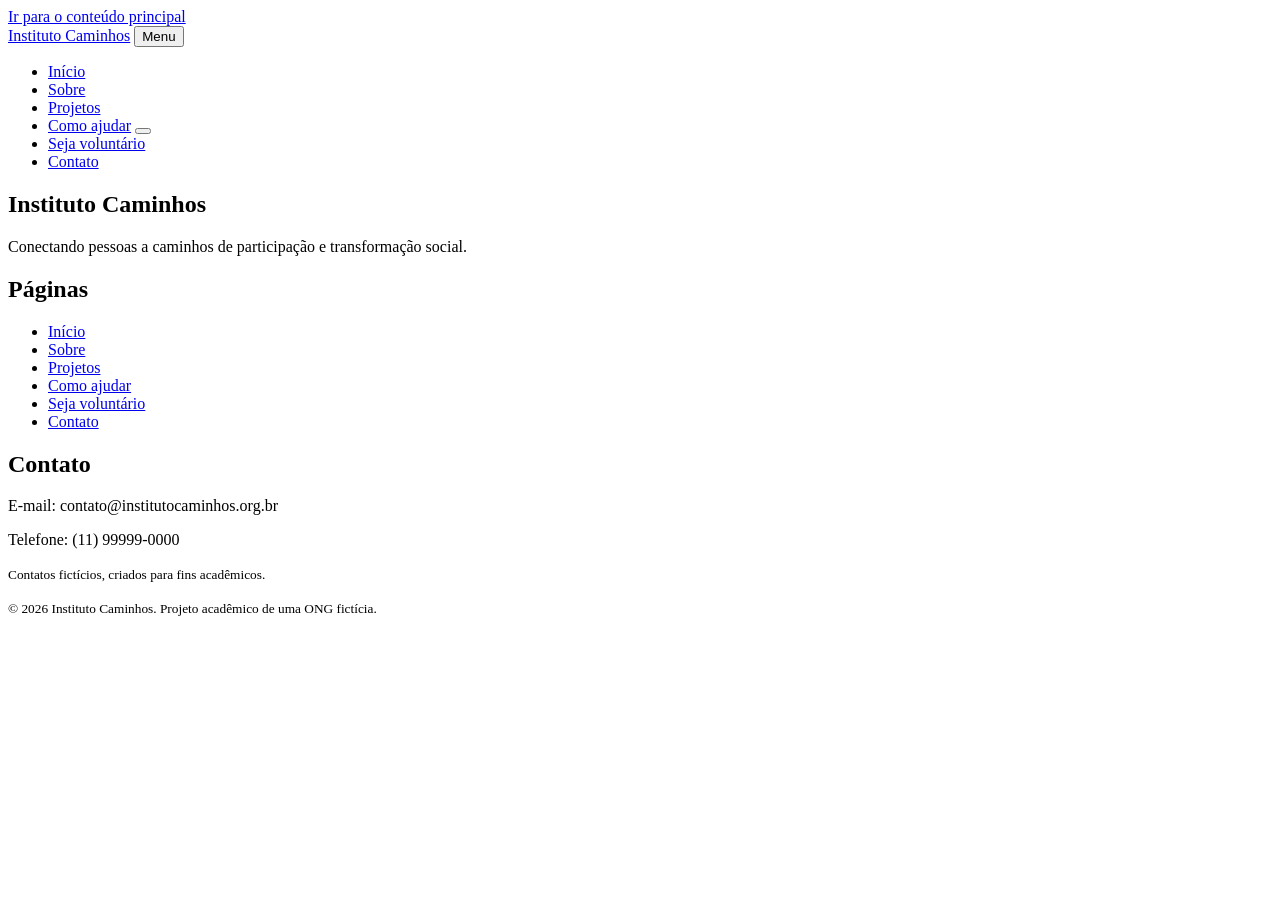
==== html/index.html @ f3ea57d1 "Reorganiza páginas HTML na pasta html e atualiza referências" ====
<!DOCTYPE html>
<html lang="pt-BR">
<head>
  <meta charset="UTF-8">
  <meta name="viewport" content="width=device-width, initial-scale=1.0">
  <meta name="description" content="Instituto Caminhos: uma ONG fictícia que transforma solidariedade em ações concretas, conectando voluntários, doadores e comunidades.">
  <title>Instituto Caminhos | Solidariedade em ação</title>
  <link rel="icon" href="data:,">
  <link rel="stylesheet" href="css/style.css">

  <!-- Os scripts são carregados na ordem abaixo (defer mantém a ordem). -->
  <script src="js/armazenamento.js" defer></script>
  <script src="js/ui.js" defer></script>
  <script src="js/navegacao.js" defer></script>
  <script src="js/templates.js" defer></script>
  <script src="js/formulario.js" defer></script>
  <script src="js/projetos.js" defer></script>
  <script src="js/router.js" defer></script>
  <script src="js/main.js" defer></script>
</head>
<body>
  <a class="skip-link" href="#conteudo">Ir para o conteúdo principal</a>

  <header class="site-header">
    <div class="container header-inner">
      <a class="brand" href="#/">Instituto Caminhos</a>
      <button type="button" class="nav-toggle" aria-expanded="false" aria-controls="menu-principal">Menu</button>
      <nav aria-label="Navegação principal">
        <ul class="nav-list" id="menu-principal">
          <li><a href="#/" data-rota="inicio">Início</a></li>
          <li><a href="#/sobre" data-rota="sobre">Sobre</a></li>
          <li><a href="#/projetos" data-rota="projetos">Projetos</a></li>
          <li class="tem-submenu">
            <a href="#/como-ajudar" data-rota="como-ajudar">Como ajudar</a>
            <button type="button" class="submenu-toggle" aria-expanded="false" aria-controls="submenu-ajudar" aria-label="Opções de Como ajudar">
              <span class="seta" aria-hidden="true"></span>
            </button>
            <ul class="submenu" id="submenu-ajudar" hidden>
              <li><a href="#/como-ajudar/voluntariado">Voluntariado</a></li>
              <li><a href="#/como-ajudar/doacoes">Doações</a></li>
              <li><a href="#/como-ajudar/apoio">Apoio a projetos</a></li>
              <li><a href="#/como-ajudar/divulgacao">Divulgação</a></li>
            </ul>
          </li>
          <li><a href="#/cadastro" data-rota="cadastro">Seja voluntário</a></li>
          <li><a href="#/contato" data-rota="contato">Contato</a></li>
        </ul>
      </nav>
    </div>
  </header>

  <!-- O conteúdo de cada "página" é montado pelo JavaScript dentro de #app -->
  <main id="conteudo" tabindex="-1">
    <div id="app">
      <noscript>
        <div class="container secao">
          <h1>Instituto Caminhos</h1>
          <p>Este site precisa do JavaScript ativado para mostrar o conteúdo. Ative o JavaScript no navegador e recarregue a página.</p>
        </div>
      </noscript>
    </div>
  </main>

  <!-- Avisa leitores de tela quando a "página" muda -->
  <p class="sr-only" id="anuncio-rota" role="status" aria-live="polite"></p>

  <footer class="site-footer">
    <div class="container footer-grid">
      <section aria-labelledby="rodape-instituto">
        <h2 id="rodape-instituto">Instituto Caminhos</h2>
        <p>Conectando pessoas a caminhos de participação e transformação social.</p>
      </section>
      <nav aria-label="Navegação do rodapé">
        <h2>Páginas</h2>
        <ul>
          <li><a href="#/">Início</a></li>
          <li><a href="#/sobre">Sobre</a></li>
          <li><a href="#/projetos">Projetos</a></li>
          <li><a href="#/como-ajudar">Como ajudar</a></li>
          <li><a href="#/cadastro">Seja voluntário</a></li>
          <li><a href="#/contato">Contato</a></li>
        </ul>
      </nav>
      <section aria-labelledby="rodape-contato">
        <h2 id="rodape-contato">Contato</h2>
        <p>E-mail: contato@institutocaminhos.org.br</p>
        <p>Telefone: (11) 99999-0000</p>
        <p><small>Contatos fictícios, criados para fins acadêmicos.</small></p>
      </section>
    </div>
    <div class="container footer-base">
      <p><small>&copy; 2026 Instituto Caminhos. Projeto acadêmico de uma ONG fictícia.</small></p>
    </div>
  </footer>

  <!-- Área das notificações (toasts) -->
  <div class="toast-area" id="area-toast" aria-live="polite"></div>

  <!-- Modal de confirmação reutilizável (elemento nativo <dialog>) -->
  <dialog id="modal" aria-labelledby="modal-titulo" aria-describedby="modal-texto">
    <h2 id="modal-titulo"></h2>
    <p id="modal-texto"></p>
    <div class="modal-botoes">
      <button type="button" class="btn-contorno" id="modal-cancelar">Cancelar</button>
      <button type="button" class="btn-primario" id="modal-confirmar">Confirmar</button>
    </div>
  </dialog>
</body>
</html>
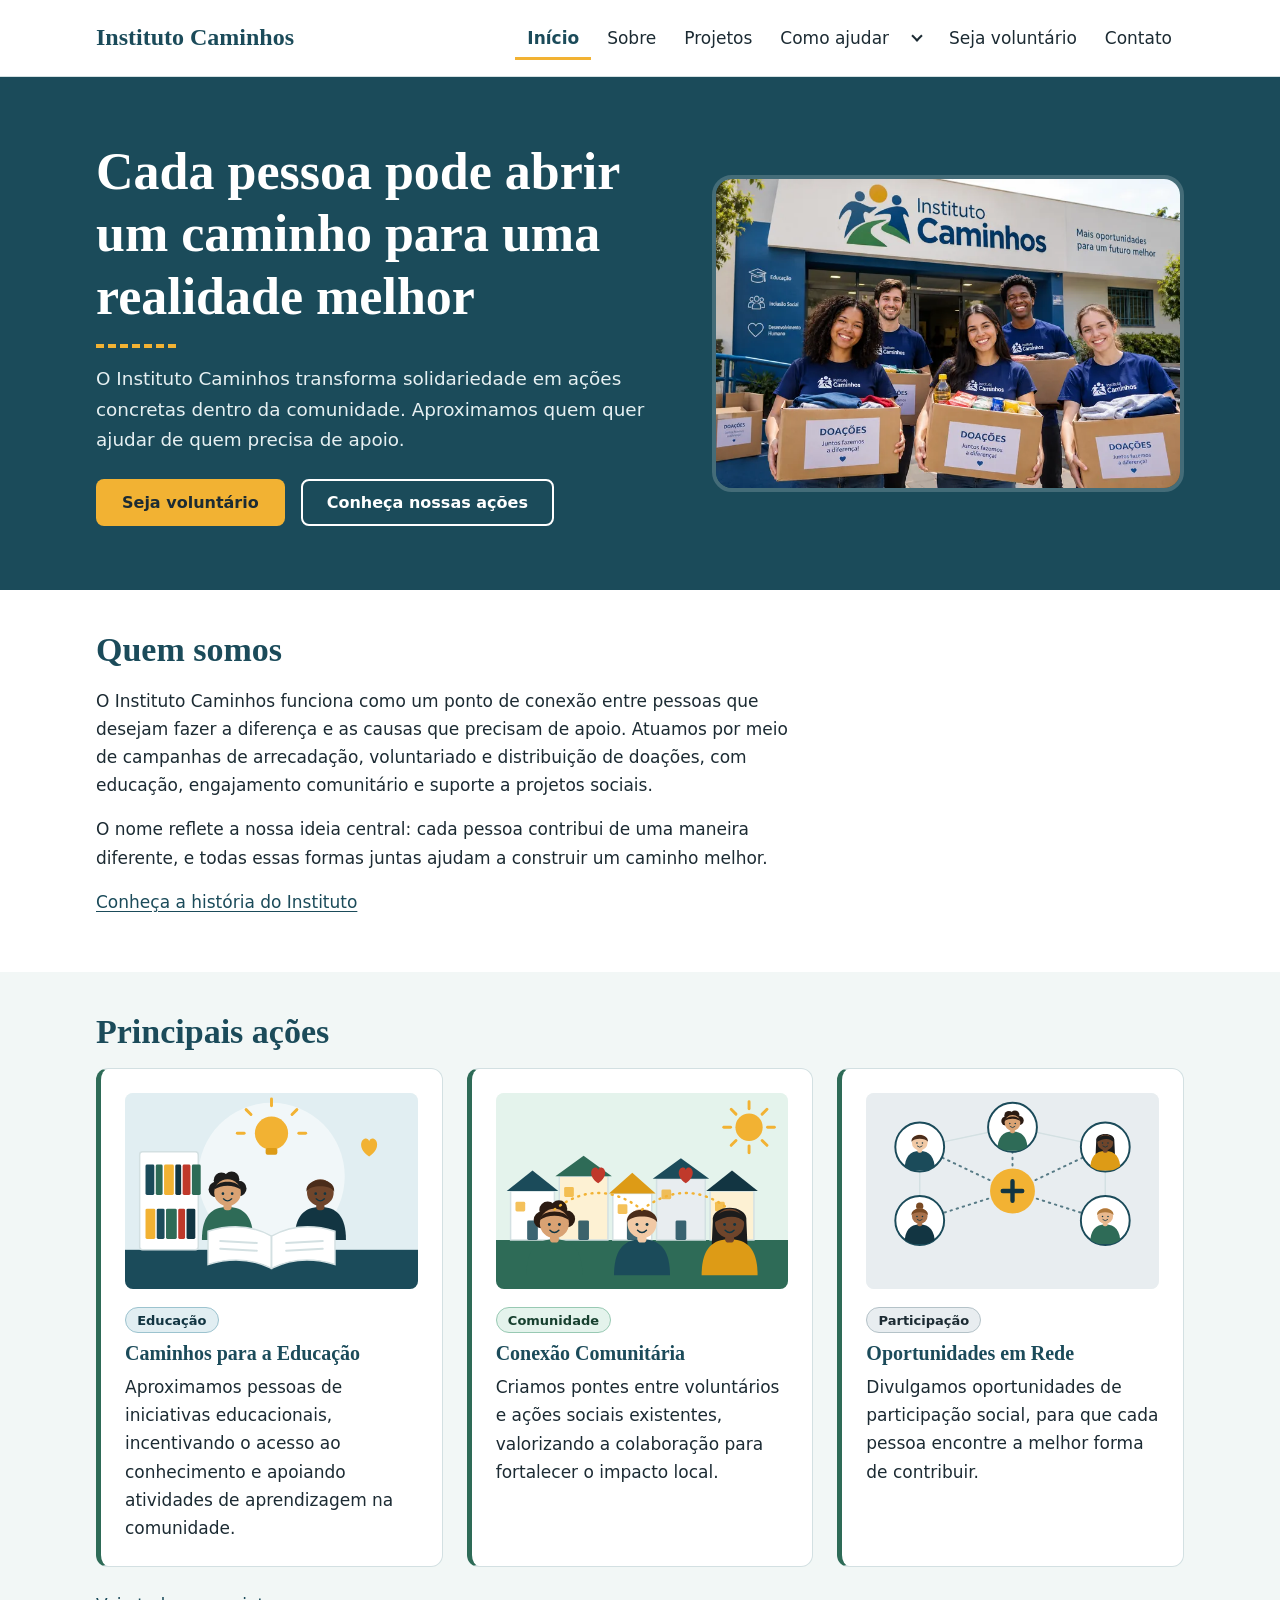
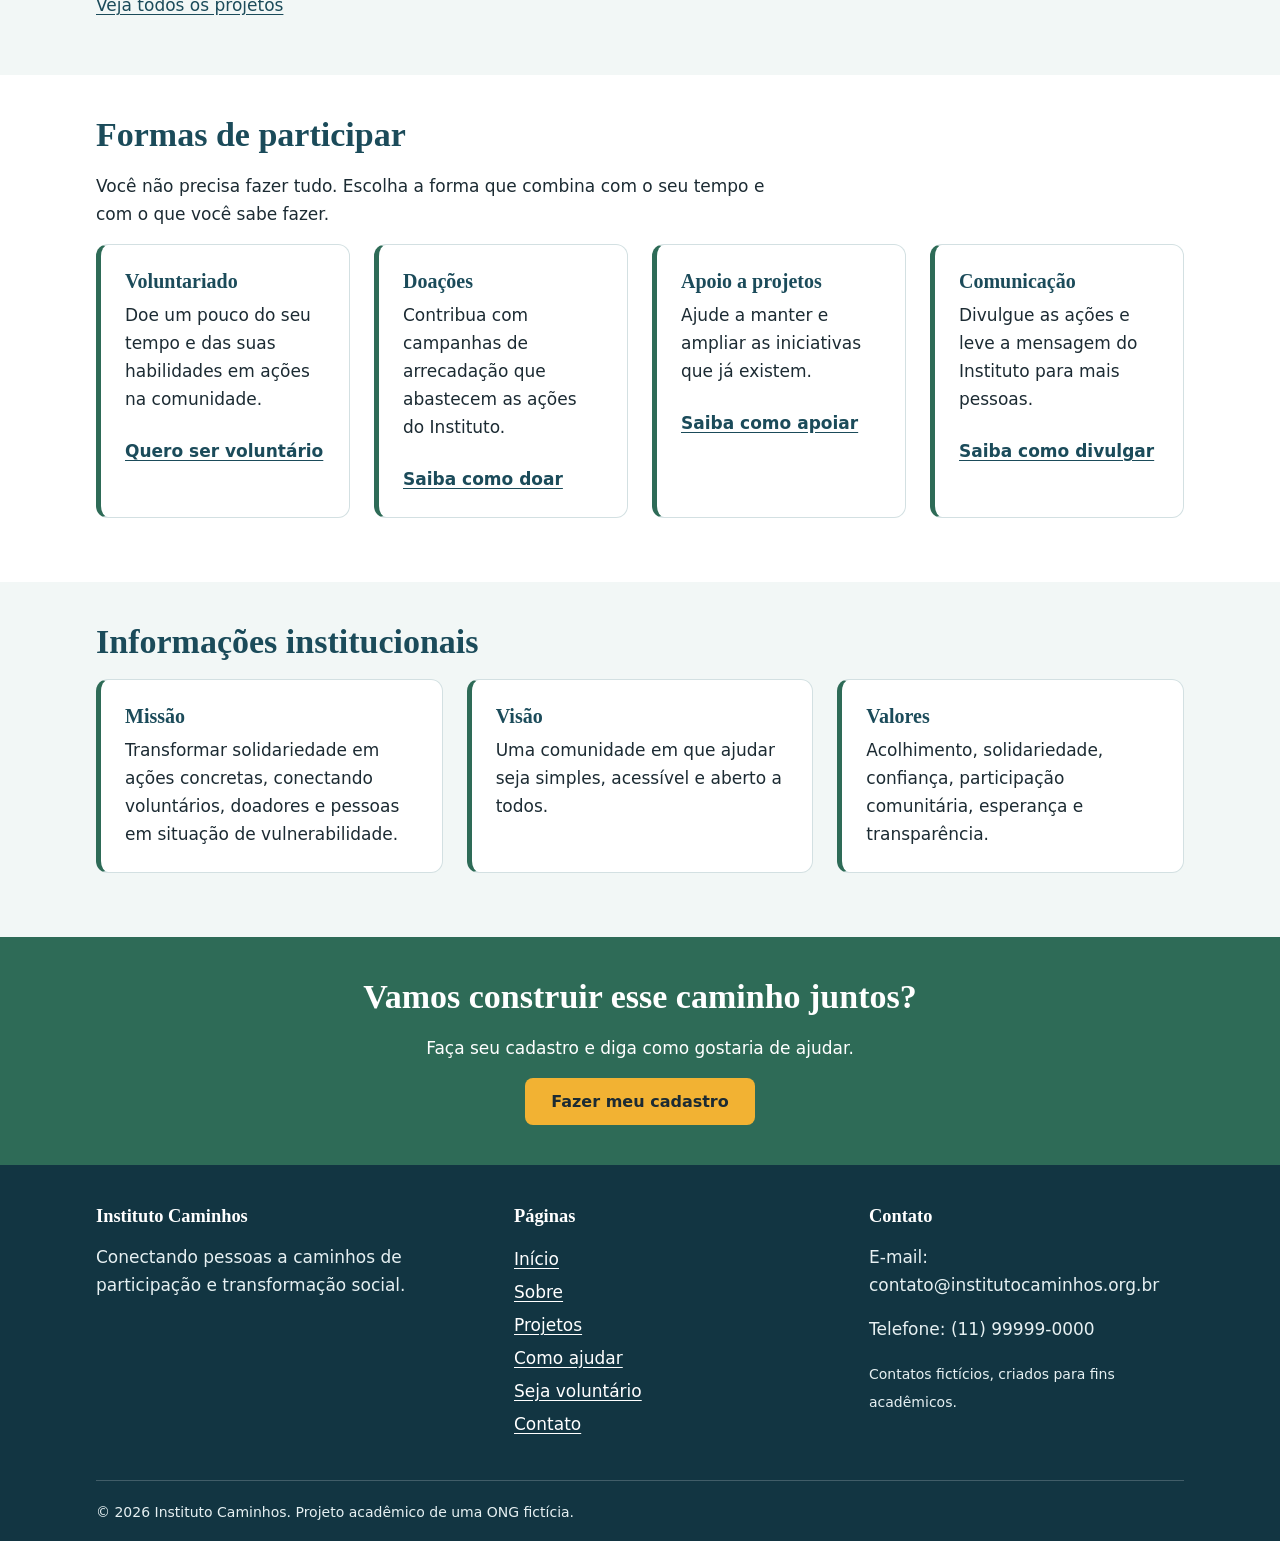
==== commit 6cce63fd: "Corrige caminhos da pasta html, adiciona entrada na raiz, ilustrações e validações" ====
--- a/html/index.html
+++ b/html/index.html
@@ -4,19 +4,37 @@
   <meta charset="UTF-8">
   <meta name="viewport" content="width=device-width, initial-scale=1.0">
   <meta name="description" content="Instituto Caminhos: uma ONG fictícia que transforma solidariedade em ações concretas, conectando voluntários, doadores e comunidades.">
+  <meta name="theme-color" content="#1b4b5a">
+  <meta name="referrer" content="strict-origin-when-cross-origin">
+  <!-- Política de segurança: só carrega recursos do próprio site (o GitHub Pages
+       não permite configurar cabeçalhos HTTP, por isso usamos a <meta>). -->
+  <meta http-equiv="Content-Security-Policy" content="default-src 'self'; img-src 'self' data:; object-src 'none'; base-uri 'self'; form-action 'self'">
+
+  <!-- Prévia ao compartilhar o link (valores trocados pelo JavaScript a cada página) -->
+  <meta property="og:type" content="website">
+  <meta property="og:locale" content="pt_BR">
+  <meta property="og:site_name" content="Instituto Caminhos">
+  <meta property="og:title" content="Instituto Caminhos | Solidariedade em ação">
+  <meta property="og:description" content="Instituto Caminhos: uma ONG fictícia que transforma solidariedade em ações concretas, conectando voluntários, doadores e comunidades.">
+  <meta property="og:image" content="https://arthurmontinegro.github.io/Projeto_ONG_Instituto_Caminhos/img/fachada-instituto-1536.webp">
+  <meta property="og:image:alt" content="Fachada do prédio do Instituto Caminhos com voluntários sorrindo e segurando caixas de doações">
+
   <title>Instituto Caminhos | Solidariedade em ação</title>
-  <link rel="icon" href="data:,">
-  <link rel="stylesheet" href="css/style.css">
+  <link rel="icon" type="image/svg+xml" href="../img/ilustracoes/favicon.svg">
+  <link rel="stylesheet" href="../css/style.css">
 
-  <!-- Os scripts são carregados na ordem abaixo (defer mantém a ordem). -->
-  <script src="js/armazenamento.js" defer></script>
-  <script src="js/ui.js" defer></script>
-  <script src="js/navegacao.js" defer></script>
-  <script src="js/templates.js" defer></script>
-  <script src="js/formulario.js" defer></script>
-  <script src="js/projetos.js" defer></script>
-  <script src="js/router.js" defer></script>
-  <script src="js/main.js" defer></script>
+  <!-- Esta página fica em html/. Por isso CSS, JS e imagens usam "../"
+       (sobe uma pasta até a raiz do projeto). Os scripts são carregados
+       na ordem abaixo (defer mantém a ordem). -->
+  <script src="../js/armazenamento.js" defer></script>
+  <script src="../js/ui.js" defer></script>
+  <script src="../js/imagens.js" defer></script>
+  <script src="../js/navegacao.js" defer></script>
+  <script src="../js/templates.js" defer></script>
+  <script src="../js/formulario.js" defer></script>
+  <script src="../js/projetos.js" defer></script>
+  <script src="../js/router.js" defer></script>
+  <script src="../js/main.js" defer></script>
 </head>
 <body>
   <a class="skip-link" href="#conteudo">Ir para o conteúdo principal</a>
@@ -98,8 +116,8 @@
 
   <!-- Modal de confirmação reutilizável (elemento nativo <dialog>) -->
   <dialog id="modal" aria-labelledby="modal-titulo" aria-describedby="modal-texto">
-    <h2 id="modal-titulo"></h2>
-    <p id="modal-texto"></p>
+    <h2 id="modal-titulo">Confirmação</h2>
+    <p id="modal-texto">Deseja continuar?</p>
     <div class="modal-botoes">
       <button type="button" class="btn-contorno" id="modal-cancelar">Cancelar</button>
       <button type="button" class="btn-primario" id="modal-confirmar">Confirmar</button>
--- a/css/style.css
+++ b/css/style.css
@@ -0,0 +1,1345 @@
+/* ==========================================================
+   INSTITUTO CAMINHOS - FOLHA DE ESTILOS (Etapa 2: CSS3)
+
+   Como este arquivo está organizado:
+   1. Variáveis (cores, fontes, espaçamentos)
+   2. Base (reset e tipografia)
+   3. Acessibilidade (skip-link, foco, sr-only)
+   4. Layout (container, grade)
+   5. Cabeçalho e navegação
+   6. Seções da página (hero, cabeçalho de página, seções)
+   7. Componentes (botões, cartões, detalhes, contato)
+   8. Formulário
+   9. Rodapé
+   10. Preferência por menos movimento
+   11. Componentes do menu mobile, filtro e formulário (JavaScript)
+   12. Componentes de feedback: badges, alertas, toast e modal
+   13. SPA: transição entre páginas, foco e lista de cadastros
+   13b. Imagens e seções com ilustração
+   14. Responsividade: 5 breakpoints (vêm por último, de propósito:
+       assim eles sobrescrevem as regras base de todas as seções)
+   ========================================================== */
+
+
+/* ==========================================================
+   1. VARIÁVEIS
+   Variáveis CSS (custom properties) guardam valores que se
+   repetem. Se quiser mudar uma cor do site inteiro, basta
+   alterar aqui.
+   ========================================================== */
+:root {
+  /* Cores: petróleo transmite confiança, verde transmite
+     acolhimento e âmbar lembra a esperança (luz do sol). */
+  --petroleo: #1b4b5a;
+  --petroleo-escuro: #123542;
+  --verde: #2e6b57;
+  --ambar: #f2b233;
+  --ambar-escuro: #dd9b16;
+  --fundo: #ffffff;
+  --fundo-suave: #f2f7f6;
+  --texto: #1c2b33;
+  --texto-suave: #4a5b63;
+  --borda: #d3e0e2;
+  --borda-forte: #6f868d;
+  --texto-claro: #e6f0f2;
+
+  /* Fontes: só fontes do sistema, sem depender da internet. */
+  --fonte-titulo: Georgia, "Times New Roman", serif;
+  --fonte-texto: system-ui, -apple-system, "Segoe UI", Roboto, Arial, sans-serif;
+
+  /* Espaçamentos */
+  --espaco-1: 0.5rem;
+  --espaco-2: 1rem;
+  --espaco-3: 1.5rem;
+  --espaco-4: 2.5rem;
+  --espaco-5: 4rem;
+
+  /* Bordas e sombras */
+  --raio: 0.75rem;
+  --raio-pequeno: 0.5rem;
+  --sombra: 0 6px 18px rgba(18, 53, 66, 0.14);
+
+  /* Largura máxima do conteúdo, margem lateral e transição padrão.
+     --largura e --gutter mudam nos breakpoints (seção 14). */
+  --largura: 68rem;
+  --gutter: 2rem;
+  --transicao: 0.2s ease;
+}
+
+
+/* ==========================================================
+   2. BASE
+   ========================================================== */
+*,
+*::before,
+*::after {
+  box-sizing: border-box; /* padding e borda entram na largura do elemento */
+}
+
+html {
+  scroll-behavior: smooth;
+}
+
+body {
+  margin: 0;
+  min-height: 100vh;
+  display: flex;
+  flex-direction: column; /* mantém o rodapé embaixo em páginas curtas */
+  font-family: var(--fonte-texto);
+  font-size: 1.0625rem;
+  line-height: 1.65;
+  color: var(--texto);
+  background: var(--fundo);
+}
+
+main {
+  flex: 1;
+}
+
+img {
+  display: block;
+  max-width: 100%;
+  height: auto;
+}
+
+h1,
+h2,
+h3 {
+  font-family: var(--fonte-titulo);
+  line-height: 1.2;
+  color: var(--petroleo);
+  margin: 0 0 var(--espaco-2);
+}
+
+h1 {
+  font-size: clamp(2rem, 1.2rem + 3vw, 3.25rem);
+}
+
+h2 {
+  font-size: clamp(1.5rem, 1.1rem + 1.5vw, 2.125rem);
+}
+
+h3 {
+  font-size: 1.25rem;
+}
+
+p {
+  margin: 0 0 var(--espaco-2);
+  max-width: 65ch; /* linhas de texto confortáveis de ler */
+}
+
+a {
+  color: var(--petroleo);
+  text-underline-offset: 0.2em;
+  transition: color var(--transicao);
+}
+
+a:hover {
+  color: var(--verde);
+}
+
+ul {
+  margin: 0 0 var(--espaco-2);
+  padding-left: 1.25rem;
+}
+
+small {
+  font-size: 0.875rem;
+  color: var(--texto-suave);
+}
+
+
+/* ==========================================================
+   3. ACESSIBILIDADE
+   ========================================================== */
+
+/* Link "Ir para o conteúdo": fica escondido até receber o foco
+   do teclado (tecla Tab). */
+.skip-link {
+  position: absolute;
+  left: var(--espaco-1);
+  top: -4rem;
+  z-index: 10;
+  padding: 0.6rem 1rem;
+  background: var(--petroleo-escuro);
+  color: #ffffff;
+  border-radius: var(--raio-pequeno);
+}
+
+.skip-link:focus {
+  top: var(--espaco-1);
+}
+
+/* Texto visível só para leitores de tela */
+.sr-only {
+  position: absolute;
+  width: 1px;
+  height: 1px;
+  padding: 0;
+  margin: -1px;
+  overflow: hidden;
+  clip: rect(0, 0, 0, 0);
+  white-space: nowrap;
+  border: 0;
+}
+
+/* Foco visível para quem navega pelo teclado */
+:focus-visible {
+  outline: 3px solid var(--petroleo);
+  outline-offset: 3px;
+}
+
+/* Em fundos escuros, o contorno de foco muda para âmbar */
+.hero :focus-visible,
+.cabecalho-pagina :focus-visible,
+.chamada-final :focus-visible,
+.site-footer :focus-visible {
+  outline-color: var(--ambar);
+}
+
+
+/* ==========================================================
+   4. LAYOUT
+   ========================================================== */
+.container {
+  width: min(100% - var(--gutter), var(--largura));
+  margin-inline: auto;
+}
+
+/* Versão mais estreita, usada no formulário */
+.container-estreito {
+  width: min(100% - var(--gutter), 40rem);
+}
+
+/* Grades com CSS Grid. O número de colunas é definido por faixa de
+   tela (seção 14): .grade = 3 → 2 → 1 coluna e .grade-4 = 4 → 2 → 1.
+   minmax(0, 1fr) impede que um texto longo estoure a coluna. */
+.grade {
+  display: grid;
+  grid-template-columns: repeat(3, minmax(0, 1fr));
+  gap: var(--espaco-3);
+  margin-bottom: var(--espaco-3);
+}
+
+.grade-4 {
+  grid-template-columns: repeat(4, minmax(0, 1fr));
+}
+
+
+/* ==========================================================
+   5. CABEÇALHO E NAVEGAÇÃO
+   ========================================================== */
+.site-header {
+  background: var(--fundo);
+  border-bottom: 1px solid var(--borda);
+}
+
+.header-inner {
+  display: flex;               /* Flexbox: marca à esquerda, menu à direita */
+  flex-wrap: wrap;
+  align-items: center;
+  justify-content: space-between;
+  gap: var(--espaco-1) var(--espaco-3);
+  padding-block: var(--espaco-2);
+}
+
+.brand {
+  font-family: var(--fonte-titulo);
+  font-size: 1.5rem;
+  font-weight: 700;
+  color: var(--petroleo);
+  text-decoration: none;
+}
+
+.nav-list {
+  display: flex;
+  flex-wrap: wrap;
+  gap: 0.25rem;
+  margin: 0;
+  padding: 0;
+  list-style: none;
+}
+
+.nav-list a {
+  display: block;
+  padding: 0.5rem 0.75rem;
+  border-radius: var(--raio-pequeno);
+  color: var(--texto);
+  text-decoration: none;
+  transition: background-color var(--transicao), color var(--transicao);
+}
+
+.nav-list a:hover {
+  background: var(--fundo-suave);
+  color: var(--petroleo);
+}
+
+/* Página atual: marcada com uma linha âmbar embaixo */
+.nav-list a[aria-current="page"] {
+  font-weight: 700;
+  color: var(--petroleo);
+  box-shadow: inset 0 -3px 0 var(--ambar);
+  border-radius: 0;
+}
+
+/* --- Submenu "Como ajudar" (dropdown) ---
+   O item é um link (abre a página) + um botão (abre o submenu).
+   O JavaScript (navegacao.js) controla o atributo "hidden" da
+   lista e o aria-expanded do botão. */
+.tem-submenu {
+  position: relative;
+  display: flex;
+  align-items: center;
+}
+
+.submenu-toggle {
+  display: inline-flex;
+  align-items: center;
+  justify-content: center;
+  width: 2rem;
+  min-height: 2.25rem;
+  padding: 0;
+  border: 0;
+  border-radius: var(--raio-pequeno);
+  background: transparent;
+  color: var(--texto);
+}
+
+.submenu-toggle:hover {
+  background: var(--fundo-suave);
+  color: var(--petroleo);
+}
+
+/* Setinha desenhada com bordas: aponta para baixo e gira ao abrir */
+.seta {
+  width: 0.5rem;
+  height: 0.5rem;
+  margin-top: -0.25rem;
+  border-right: 2px solid currentColor;
+  border-bottom: 2px solid currentColor;
+  transform: rotate(45deg);
+  transition: transform var(--transicao);
+}
+
+.submenu-toggle[aria-expanded="true"] .seta {
+  margin-top: 0.25rem;
+  transform: rotate(-135deg);
+}
+
+.submenu {
+  position: absolute;
+  top: 100%;
+  left: 0;
+  z-index: 15;
+  min-width: 15rem;
+  margin: 0.25rem 0 0;
+  padding: 0.5rem;
+  list-style: none;
+  background: var(--fundo);
+  border: 1px solid var(--borda);
+  border-radius: var(--raio);
+  box-shadow: var(--sombra);
+}
+
+/* "Ponte" invisível sobre o espaço entre o item e o submenu: sem ela,
+   o mouse sai do item ao atravessar o espaço e o submenu fecharia
+   antes de a pessoa conseguir clicar nele. */
+.submenu::before {
+  content: "";
+  position: absolute;
+  top: -0.5rem;
+  left: 0;
+  right: 0;
+  height: 0.5rem;
+}
+
+
+/* ==========================================================
+   6. SEÇÕES DA PÁGINA
+   ========================================================== */
+
+/* --- Hero (seção principal da página inicial) --- */
+.hero {
+  background: var(--petroleo);
+  color: var(--texto-claro);
+  padding-block: var(--espaco-5);
+}
+
+.hero-inner {
+  display: grid;
+  grid-template-columns: 1.1fr 0.9fr;
+  gap: var(--espaco-4);
+  align-items: center;
+}
+
+.hero h1 {
+  color: #ffffff;
+}
+
+/* Detalhe da identidade: uma linha tracejada, como um "caminho" */
+.hero h1::after,
+.cabecalho-pagina h1::after {
+  content: "";
+  display: block;
+  width: 5rem;
+  margin-top: var(--espaco-2);
+  border-top: 4px dashed var(--ambar);
+}
+
+.hero p {
+  font-size: 1.15rem;
+}
+
+.hero-imagem {
+  margin: 0;
+}
+
+.hero-imagem picture {
+  display: block;
+}
+
+.hero-imagem img {
+  width: 100%;
+  max-height: 26rem;
+  object-fit: cover;
+  object-position: 50% 30%; /* se a foto for recortada, preserva rostos e fachada */
+  border-radius: 1.25rem;
+  border: 4px solid rgba(255, 255, 255, 0.18);
+}
+
+.botoes {
+  display: flex;
+  flex-wrap: wrap;
+  gap: var(--espaco-2);
+  margin-top: var(--espaco-3);
+}
+
+/* --- Cabeçalho das páginas internas --- */
+.cabecalho-pagina {
+  background: var(--petroleo-escuro);
+  color: var(--texto-claro);
+  padding-block: var(--espaco-4);
+}
+
+.cabecalho-pagina h1 {
+  color: #ffffff;
+}
+
+.cabecalho-pagina p {
+  margin-bottom: 0;
+  font-size: 1.125rem;
+}
+
+/* --- Seções comuns --- */
+.secao {
+  padding-block: var(--espaco-4);
+}
+
+.secao-destaque {
+  background: var(--fundo-suave);
+}
+
+/* --- Chamada final para ação --- */
+.chamada-final {
+  background: var(--verde);
+  color: #ffffff;
+  text-align: center;
+}
+
+.chamada-final h2 {
+  color: #ffffff;
+}
+
+.chamada-final p {
+  margin-inline: auto;
+  color: #ffffff;
+}
+
+.chamada-final a:not(.btn) {
+  color: #ffffff;
+}
+
+
+/* ==========================================================
+   7. COMPONENTES
+   ========================================================== */
+
+/* --- Botões --- */
+.btn,
+button {
+  display: inline-block;
+  padding: 0.75rem 1.5rem;
+  border: 2px solid transparent;
+  border-radius: var(--raio-pequeno);
+  font-family: inherit;
+  font-size: 1rem;
+  font-weight: 700;
+  line-height: 1.2;
+  text-align: center;
+  text-decoration: none;
+  cursor: pointer;
+  transition: background-color var(--transicao), color var(--transicao),
+    border-color var(--transicao), transform var(--transicao);
+}
+
+.btn:active,
+button:active {
+  transform: translateY(1px);
+}
+
+.btn-primario,
+button[type="submit"] {
+  background: var(--ambar);
+  color: var(--texto);
+}
+
+.btn-primario:hover,
+button[type="submit"]:hover {
+  background: var(--ambar-escuro);
+  color: var(--texto);
+}
+
+/* Botão secundário: usado sobre fundo escuro (hero) */
+.btn-secundario {
+  border-color: #ffffff;
+  color: #ffffff;
+}
+
+.btn-secundario:hover {
+  background: #ffffff;
+  color: var(--petroleo);
+}
+
+/* --- Cartões --- */
+.cartao {
+  background: var(--fundo);
+  border: 1px solid var(--borda);
+  border-left: 5px solid var(--verde);
+  border-radius: var(--raio);
+  padding: var(--espaco-3);
+  transition: box-shadow var(--transicao), transform var(--transicao);
+}
+
+.cartao:hover {
+  box-shadow: var(--sombra);
+  transform: translateY(-3px);
+}
+
+.cartao h3 {
+  margin-bottom: var(--espaco-1);
+}
+
+.cartao p:last-child,
+.cartao ul:last-child {
+  margin-bottom: 0;
+}
+
+.cartao > a {
+  display: inline-block;
+  margin-top: var(--espaco-1);
+  font-weight: 600;
+}
+
+/* --- Perguntas frequentes (details/summary) --- */
+details {
+  background: var(--fundo);
+  border: 1px solid var(--borda);
+  border-radius: var(--raio-pequeno);
+  padding: 0 var(--espaco-2);
+  margin-bottom: var(--espaco-1);
+}
+
+summary {
+  padding: var(--espaco-2) 0;
+  font-weight: 600;
+  color: var(--petroleo);
+  cursor: pointer;
+}
+
+details[open] summary {
+  border-bottom: 1px solid var(--borda);
+  margin-bottom: var(--espaco-2);
+}
+
+/* --- Lista de contatos --- */
+.lista-contato {
+  list-style: none;
+  padding: 0;
+  max-width: 32rem;
+  overflow-wrap: anywhere;
+}
+
+.lista-contato li {
+  padding: 0.75rem 0;
+  border-bottom: 1px solid var(--borda);
+}
+
+
+/* ==========================================================
+   8. FORMULÁRIO
+   ========================================================== */
+fieldset {
+  margin: 0 0 var(--espaco-3);
+  padding: var(--espaco-3);
+  border: 1px solid var(--borda);
+  border-radius: var(--raio);
+}
+
+legend {
+  padding-inline: var(--espaco-1);
+  font-family: var(--fonte-titulo);
+  font-size: 1.2rem;
+  font-weight: 700;
+  color: var(--petroleo);
+}
+
+.campo {
+  margin-bottom: var(--espaco-3);
+}
+
+.campo:last-child {
+  margin-bottom: 0;
+}
+
+label {
+  display: block;
+  margin-bottom: 0.35rem;
+  font-weight: 600;
+}
+
+input,
+select,
+textarea {
+  display: block;
+  width: 100%;
+  padding: 0.7rem 0.85rem;
+  border: 2px solid var(--borda-forte);
+  border-radius: var(--raio-pequeno);
+  font-family: inherit;
+  font-size: 1rem;
+  color: var(--texto);
+  background: var(--fundo);
+  transition: border-color var(--transicao), box-shadow var(--transicao);
+}
+
+textarea {
+  resize: vertical;
+}
+
+input:hover,
+select:hover,
+textarea:hover {
+  border-color: var(--petroleo);
+}
+
+input:focus,
+select:focus,
+textarea:focus {
+  border-color: var(--petroleo);
+  outline: 3px solid var(--ambar);
+  outline-offset: 1px;
+}
+
+.campo small {
+  display: block;
+  margin-top: 0.3rem;
+}
+
+/* Mensagem de feedback (será usada pelo JavaScript na Etapa 3).
+   Enquanto estiver vazia, não ocupa espaço. */
+#feedback-formulario:empty {
+  display: none;
+}
+
+
+/* ==========================================================
+   9. RODAPÉ
+   ========================================================== */
+.site-footer {
+  background: var(--petroleo-escuro);
+  color: var(--texto-claro);
+  padding-top: var(--espaco-4);
+  overflow-wrap: anywhere; /* permite quebrar o e-mail longo em telas estreitas */
+}
+
+.site-footer h2 {
+  font-size: 1.15rem;
+  color: #ffffff;
+}
+
+.site-footer small {
+  color: var(--texto-claro);
+}
+
+.site-footer a {
+  color: #ffffff;
+}
+
+.site-footer a:hover {
+  color: var(--ambar);
+}
+
+.site-footer ul {
+  margin: 0;
+  padding: 0;
+  list-style: none;
+}
+
+.site-footer li {
+  padding-block: 0.15rem;
+}
+
+.footer-grid {
+  display: grid;
+  grid-template-columns: 1.2fr 1fr 1fr; /* 3 colunas; muda nos breakpoints */
+  gap: var(--espaco-4);
+}
+
+.footer-base {
+  margin-top: var(--espaco-4);
+  padding-block: var(--espaco-2);
+  border-top: 1px solid rgba(255, 255, 255, 0.2);
+}
+
+.footer-base p {
+  margin: 0;
+  max-width: none;
+}
+
+
+/* ==========================================================
+   10. PREFERÊNCIA POR MENOS MOVIMENTO
+   Quem configura o sistema para reduzir animações não verá
+   as transições nem a rolagem suave.
+   ========================================================== */
+@media (prefers-reduced-motion: reduce) {
+  html {
+    scroll-behavior: auto;
+  }
+
+  *,
+  *::before,
+  *::after {
+    transition: none !important;
+  }
+}
+
+
+/* ==========================================================
+   11. COMPONENTES DA ETAPA 3 (usados pelo JavaScript)
+   ========================================================== */
+
+/* --- Botão do menu hambúrguer ---
+   Fica escondido por padrão. Só aparece até 60rem (tablet em retrato
+   e celulares), e somente com o JavaScript ativo (classe "js" no
+   <html>). As regras dessa faixa estão na seção 14. */
+.nav-toggle {
+  display: none;
+  background: var(--fundo);
+  border-color: var(--petroleo);
+  color: var(--petroleo);
+  padding: 0.5rem 1rem;
+}
+
+.nav-toggle:hover {
+  background: var(--fundo-suave);
+}
+
+/* --- Mensagens de erro do formulário --- */
+.campo .erro {
+  color: #a4161a;
+  font-weight: 600;
+}
+
+.campo-invalido input,
+.campo-invalido select,
+.campo-invalido textarea {
+  border-color: #a4161a;
+}
+
+/* --- Filtro de projetos --- */
+.filtros {
+  display: flex;
+  flex-wrap: wrap;
+  gap: var(--espaco-1);
+  margin-bottom: var(--espaco-2);
+}
+
+.filtros:empty,
+.status-filtro:empty {
+  display: none;
+}
+
+.filtro-btn {
+  padding: 0.5rem 1.1rem;
+  border-color: var(--petroleo);
+  border-radius: 999px;
+  background: var(--fundo);
+  color: var(--petroleo);
+}
+
+.filtro-btn:hover {
+  background: var(--fundo-suave);
+}
+
+.filtro-btn[aria-pressed="true"] {
+  background: var(--petroleo);
+  color: #ffffff;
+}
+
+.status-filtro {
+  color: var(--texto-suave);
+  font-size: 0.95rem;
+}
+
+.projeto[hidden] {
+  display: none;
+}
+
+
+/* ==========================================================
+   12. COMPONENTES DE FEEDBACK
+   Grupo de estilos reutilizável, na paleta do Instituto.
+   Como usar (resumo, detalhes no README):
+   - Badge:  <span class="badge badge-educacao">Educação</span>
+   - Alerta: <div class="alerta alerta-info" role="note">...</div>
+             variações: alerta-info, alerta-sucesso, alerta-aviso, alerta-erro
+   - Toast:  criado pelo JavaScript com mostrarToast(texto, tipo)
+   - Modal:  <dialog> aberto com showModal()
+   ========================================================== */
+
+/* --- Badges (etiquetas de categoria) --- */
+.badge {
+  display: inline-block;
+  margin-bottom: var(--espaco-1);
+  padding: 0.15rem 0.7rem;
+  border: 1px solid;
+  border-radius: 999px;
+  font-size: 0.8125rem;
+  font-weight: 700;
+  line-height: 1.5;
+}
+
+.badge-educacao {
+  background: #e1eef2;
+  border-color: #9cc3cf;
+  color: var(--petroleo-escuro);
+}
+
+.badge-comunidade {
+  background: #e4f3ec;
+  border-color: #98c9b3;
+  color: #17402f;
+}
+
+.badge-participacao {
+  background: #e8edf0;
+  border-color: #b4c2c8;
+  color: var(--texto);
+}
+
+.badge-doacoes {
+  background: #fdf1d3;
+  border-color: #e3c273;
+  color: #5c3d00;
+}
+
+/* --- Alertas (caixas de aviso) --- */
+.alerta {
+  margin: 0 0 var(--espaco-3);
+  padding: var(--espaco-2);
+  border-left: 5px solid;
+  border-radius: var(--raio-pequeno);
+  max-width: none;
+}
+
+.alerta p {
+  margin: 0;
+  max-width: none;
+}
+
+.alerta-info {
+  background: #e6f1f4;
+  border-color: var(--petroleo);
+  color: var(--petroleo-escuro);
+}
+
+.alerta-sucesso {
+  background: #e4f3ec;
+  border-color: var(--verde);
+  color: #17402f;
+}
+
+.alerta-aviso {
+  background: #fdf3d9;
+  border-color: var(--ambar-escuro);
+  color: #5c3d00;
+}
+
+.alerta-erro {
+  background: #fdeaea;
+  border-color: #a4161a;
+  color: #6e0d10;
+}
+
+/* --- Toast (notificação que aparece e some sozinha) --- */
+.toast-area {
+  position: fixed;
+  right: var(--espaco-2);
+  bottom: var(--espaco-2);
+  z-index: 20;
+  display: flex;
+  flex-direction: column;
+  gap: var(--espaco-1);
+  width: min(22rem, calc(100vw - 2rem));
+}
+
+.toast {
+  display: flex;
+  align-items: flex-start;
+  gap: var(--espaco-1);
+  padding: 0.85rem 1rem;
+  border: 1px solid var(--borda);
+  border-left: 5px solid var(--verde);
+  border-radius: var(--raio-pequeno);
+  background: #ffffff; /* fundo claro: aparece bem sobre a página e sobre o rodapé escuro */
+  color: var(--texto);
+  box-shadow: 0 8px 24px rgba(18, 53, 66, 0.3);
+  animation: toast-entrada 0.25s ease;
+}
+
+.toast-erro {
+  border-left-color: #a4161a;
+}
+
+.toast p {
+  flex: 1;
+  margin: 0;
+  font-size: 0.95rem;
+  line-height: 1.45;
+}
+
+.toast-fechar {
+  padding: 0 0.4rem;
+  border: 0;
+  background: transparent;
+  color: var(--petroleo);
+  font-size: 1.5rem;
+  line-height: 1;
+}
+
+.toast-fechar:hover {
+  background: var(--fundo-suave);
+}
+
+@keyframes toast-entrada {
+  from {
+    opacity: 0;
+    transform: translateY(0.75rem);
+  }
+  to {
+    opacity: 1;
+    transform: translateY(0);
+  }
+}
+
+/* --- Modal (elemento <dialog>) --- */
+dialog {
+  width: min(28rem, calc(100% - 2rem));
+  padding: var(--espaco-3);
+  border: 0;
+  border-radius: var(--raio);
+  background: var(--fundo);
+  color: var(--texto);
+  box-shadow: 0 12px 40px rgba(18, 53, 66, 0.35);
+}
+
+dialog::backdrop {
+  background: rgba(18, 53, 66, 0.65);
+}
+
+dialog h2 {
+  font-size: 1.5rem;
+}
+
+.modal-botoes {
+  display: flex;
+  flex-wrap: wrap;
+  justify-content: flex-end;
+  gap: var(--espaco-1);
+  margin-top: var(--espaco-3);
+}
+
+.btn-contorno {
+  border-color: var(--petroleo);
+  background: var(--fundo);
+  color: var(--petroleo);
+}
+
+.btn-contorno:hover {
+  background: var(--fundo-suave);
+}
+
+@media (prefers-reduced-motion: reduce) {
+  .toast {
+    animation: none;
+  }
+}
+
+
+/* ==========================================================
+   13. SPA (navegação de página única)
+   ========================================================== */
+
+/* O foco é movido por JavaScript para o conteúdo novo; ele não
+   precisa de contorno, pois não é um controle clicável. */
+main:focus,
+[tabindex="-1"]:focus {
+  outline: none;
+}
+
+/* Pequena transição ao trocar de "página" */
+.pagina-entrada {
+  animation: pagina-entrada 0.3s ease;
+}
+
+/* Só opacidade (sem deslocar o conteúdo), para a rolagem até uma
+   seção cair exatamente no lugar certo. */
+@keyframes pagina-entrada {
+  from {
+    opacity: 0;
+  }
+  to {
+    opacity: 1;
+  }
+}
+
+/* Toast informativo */
+.toast-info {
+  border-left-color: var(--petroleo);
+}
+
+/* Lista de cadastros guardados no navegador */
+.lista-cadastros {
+  list-style: none;
+  margin: 0 0 var(--espaco-2);
+  padding: 0;
+}
+
+.lista-cadastros li {
+  padding: 0.6rem 0;
+  border-bottom: 1px solid var(--borda);
+}
+
+@media (prefers-reduced-motion: reduce) {
+  .pagina-entrada {
+    animation: none;
+  }
+}
+
+
+/* ==========================================================
+   13b. IMAGENS E SEÇÕES COM ILUSTRAÇÃO
+   - .cartao-img: ilustração no topo de um cartão (Projetos, Sobre)
+   - .com-imagem: texto de um lado e ilustração do outro
+   - .layout-cadastro: formulário + ilustração ao lado
+   As ilustrações têm proporção 3:2 (600 x 400); aspect-ratio
+   reserva o espaço antes de a imagem carregar.
+   ========================================================== */
+.cartao-img {
+  width: 100%;
+  aspect-ratio: 3 / 2;
+  margin-bottom: var(--espaco-2);
+  border-radius: var(--raio-pequeno);
+  background: var(--fundo-suave);
+}
+
+.com-imagem {
+  display: grid;
+  grid-template-columns: 1.1fr 0.9fr;
+  gap: var(--espaco-4);
+  align-items: center;
+}
+
+.com-imagem-invertida .com-imagem-texto {
+  order: 2; /* a imagem passa para a esquerda em telas largas */
+}
+
+.com-imagem-texto > :last-child {
+  margin-bottom: 0;
+}
+
+.com-imagem-figura,
+.cadastro-figura {
+  margin: 0;
+}
+
+.com-imagem-figura img,
+.cadastro-figura img {
+  width: 100%;
+  aspect-ratio: 3 / 2;
+  border: 1px solid var(--borda);
+  border-radius: var(--raio);
+  background: var(--fundo-suave);
+}
+
+.layout-cadastro {
+  display: grid;
+  grid-template-columns: minmax(0, 40rem) minmax(0, 1fr);
+  gap: var(--espaco-4);
+  align-items: start;
+}
+
+.cadastro-figura {
+  position: sticky;
+  top: var(--espaco-2);
+}
+
+
+/* ==========================================================
+   14. RESPONSIVIDADE (breakpoints)
+
+   Abordagem "desktop primeiro": o CSS acima descreve a tela de
+   notebook (1025px a 1439px). Cada bloco abaixo ajusta o layout
+   para telas MENORES que o valor indicado, e o último para telas
+   MAIORES. Os blocos vêm do maior para o menor, então o menor
+   sempre "vence" quando duas regras se aplicam.
+
+   (rem em media query vale sempre 16px, e variáveis CSS não
+   funcionam dentro de media query: por isso os valores se repetem.)
+
+   Breakpoint        Largura          Dispositivos       O que muda
+   ---------------   --------------   ----------------   ----------------------------
+   BP1  30rem        até 480px        celular pequeno    1 coluna, botões largos, marca
+                                                         menor, modal e toast compactos
+   BP2  40rem        até 640px        celular grande     grades em 1 coluna, rodapé em
+                                                         1 coluna, espaçamentos menores
+   BP3  60rem        até 960px        tablet retrato     menu hambúrguer, hero em 1
+                                                         coluna, rodapé em 2 colunas,
+                                                         texto+imagem em 1 coluna
+   BP4  64rem        até 1024px       tablet paisagem    grades em 2 colunas
+   (padrão)          1025 a 1439px    notebook           grades 3/4 colunas, menu
+                                                         horizontal com dropdown
+   (entre BP3 e BP4: 961 a 1024px mantém o menu horizontal e 2 colunas)
+   BP5  90rem        a partir 1440px  tela grande        conteúdo mais largo, fonte e
+                                                         espaçamentos maiores
+   ========================================================== */
+
+/* BP4: tablet em paisagem e notebooks pequenos (até 1024px)
+   Com menos espaço, os cartões passam para 2 colunas. */
+@media (max-width: 64rem) {
+  .grade,
+  .grade-4 {
+    grid-template-columns: repeat(2, minmax(0, 1fr));
+  }
+
+  .hero-inner {
+    gap: var(--espaco-3);
+  }
+}
+
+/* BP3: tablet em retrato (até 960px)
+   O menu horizontal precisa de cerca de 890px de conteúdo (≈ 925px
+   de tela, medido no navegador). Abaixo de 960px ele não cabe em uma
+   linha, então vira hambúrguer. */
+@media (max-width: 60rem) {
+  .hero {
+    padding-block: var(--espaco-4);
+  }
+
+  .hero-inner {
+    grid-template-columns: 1fr; /* texto em cima, imagem embaixo */
+  }
+
+  .footer-grid {
+    grid-template-columns: repeat(2, minmax(0, 1fr));
+  }
+
+  .footer-grid > :first-child {
+    grid-column: 1 / -1; /* o texto institucional ocupa a linha toda */
+  }
+
+  /* Texto + ilustração e formulário + ilustração: viram uma coluna só,
+     com a imagem embaixo do texto e em tamanho moderado. */
+  .com-imagem,
+  .layout-cadastro {
+    grid-template-columns: minmax(0, 1fr);
+    gap: var(--espaco-3);
+  }
+
+  .com-imagem-invertida .com-imagem-texto {
+    order: 0;
+  }
+
+  .com-imagem-figura,
+  .cadastro-figura {
+    max-width: 28rem;
+  }
+
+  .cadastro-figura {
+    position: static;
+  }
+
+  /* Menu hambúrguer: a marca fica à esquerda, o botão à direita e a
+     lista de links abaixo, em coluna. Só vale com JavaScript ativo. */
+  .js .nav-toggle {
+    display: inline-block;
+  }
+
+  .js .header-inner nav {
+    flex-basis: 100%;
+  }
+
+  .js .nav-list {
+    display: none; /* fechado por padrão; a classe "aberto" vem do JS */
+    flex-direction: column;
+    gap: 0;
+  }
+
+  .js .nav-list.aberto {
+    display: flex;
+  }
+
+  .js .nav-list a {
+    padding: 0.65rem 0.75rem;
+  }
+
+  /* Submenu vira uma sanfona: abre dentro da lista, recuado */
+  .js .tem-submenu {
+    flex-wrap: wrap;
+  }
+
+  .js .tem-submenu > a {
+    flex: 1;
+  }
+
+  .js .submenu-toggle {
+    width: 2.75rem;
+    min-height: 2.75rem;
+  }
+
+  .js .submenu {
+    position: static;
+    flex-basis: 100%;
+    min-width: 0;
+    margin: 0 0 var(--espaco-1) var(--espaco-2);
+    padding: 0 0 0 var(--espaco-1);
+    border: 0;
+    border-left: 2px solid var(--borda);
+    border-radius: 0;
+    box-shadow: none;
+  }
+}
+
+/* BP2: celular grande (até 640px)
+   Os cartões ocupam a linha toda e os espaçamentos diminuem. */
+@media (max-width: 40rem) {
+  body {
+    font-size: 1rem;
+  }
+
+  .grade,
+  .grade-4 {
+    grid-template-columns: 1fr;
+  }
+
+  .footer-grid {
+    grid-template-columns: 1fr;
+  }
+
+  .secao {
+    padding-block: var(--espaco-3);
+  }
+
+  .cabecalho-pagina {
+    padding-block: var(--espaco-3);
+  }
+
+  fieldset {
+    padding: var(--espaco-2);
+  }
+
+  .botoes .btn {
+    flex: 1 1 100%; /* botões ocupam a largura toda */
+  }
+
+  .hero-imagem img {
+    max-height: 18rem;
+  }
+}
+
+/* BP1: celular pequeno (até 480px)
+   Ajustes finos para a marca e o botão caberem na mesma linha
+   (320px) e para o formulário ficar confortável ao toque. */
+@media (max-width: 30rem) {
+  :root {
+    --gutter: 1.5rem; /* margens laterais menores */
+  }
+
+  .brand {
+    font-size: 1.25rem;
+  }
+
+  .nav-toggle {
+    padding: 0.45rem 0.85rem;
+  }
+
+  .cartao {
+    padding: var(--espaco-2);
+  }
+
+  legend {
+    font-size: 1.1rem;
+  }
+
+  .filtro-btn {
+    padding: 0.4rem 0.9rem;
+    font-size: 0.9rem;
+  }
+
+  button[type="submit"] {
+    width: 100%;
+  }
+
+  /* Modal: botões um embaixo do outro */
+  .modal-botoes button {
+    flex: 1 1 100%;
+  }
+
+  /* Toast: ocupa a largura toda, no rodapé */
+  .toast-area {
+    left: var(--espaco-2);
+    right: var(--espaco-2);
+    width: auto;
+  }
+}
+
+/* BP5: telas grandes (a partir de 1440px)
+   O conteúdo cresce junto: container mais largo e tudo em rem
+   fica 12,5% maior (18px em vez de 16px). */
+@media (min-width: 90rem) {
+  html {
+    font-size: 112.5%;
+  }
+
+  :root {
+    --largura: 72rem;
+    --gutter: 3rem;
+    --espaco-4: 3rem;
+    --espaco-5: 5rem;
+  }
+}
+
+/* Dispositivos de toque (não depende da largura da tela):
+   alvos de toque com pelo menos 44px de altura. */
+@media (hover: none) and (pointer: coarse) {
+  .nav-list a,
+  .submenu-toggle {
+    min-height: 2.75rem;
+  }
+
+  .nav-list a {
+    display: flex;
+    align-items: center;
+  }
+}
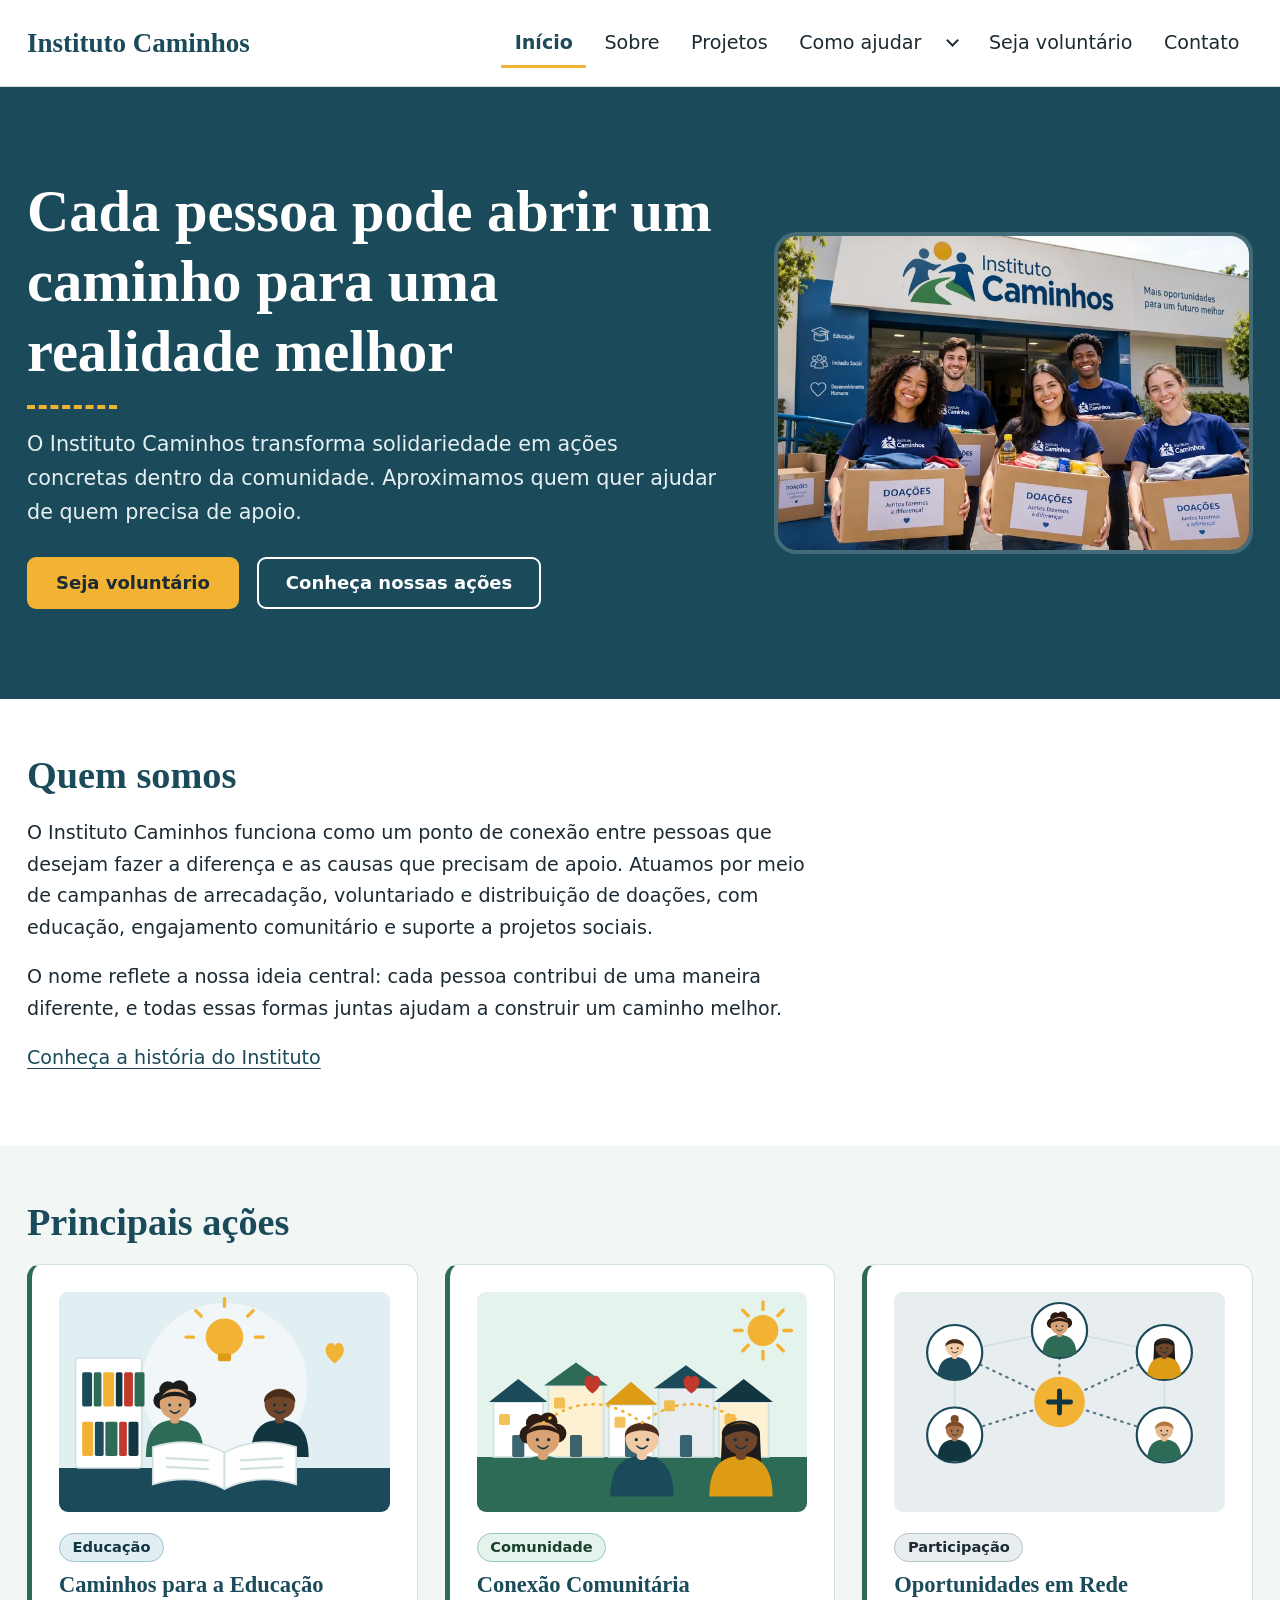
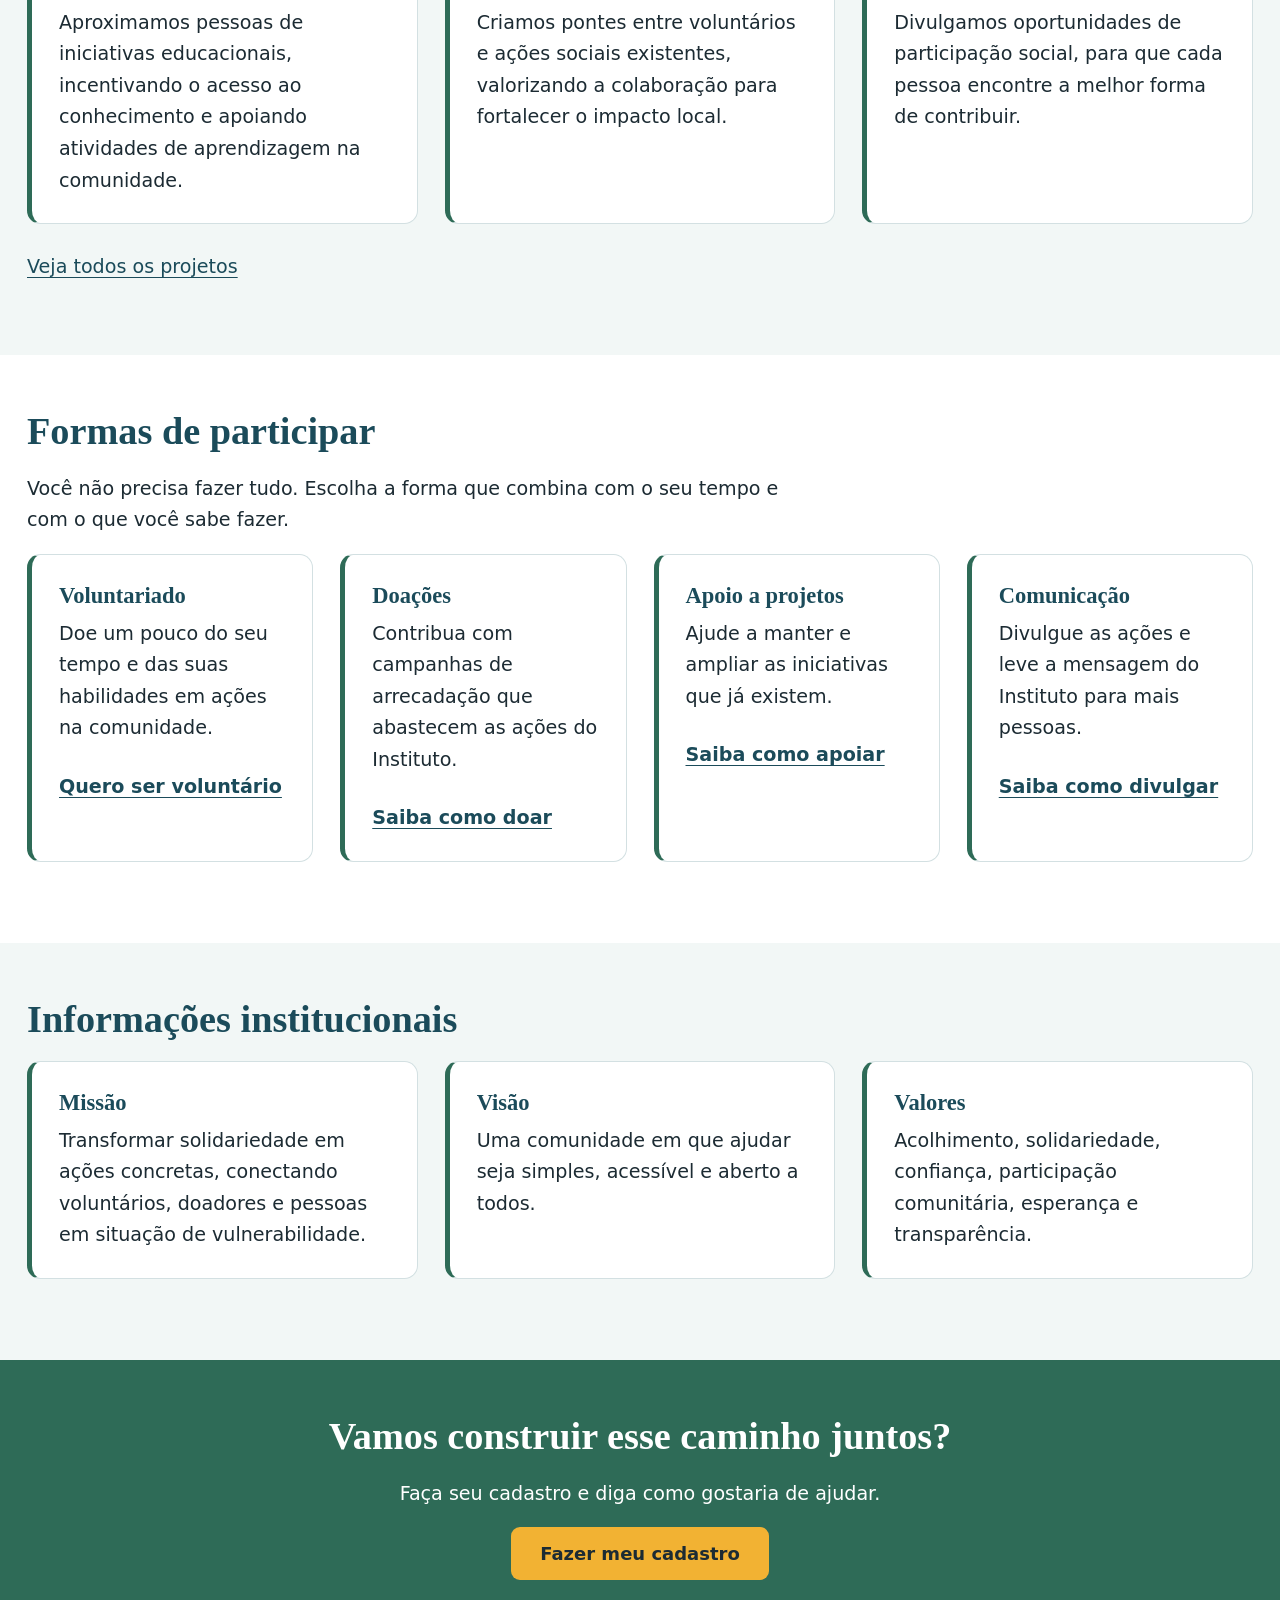
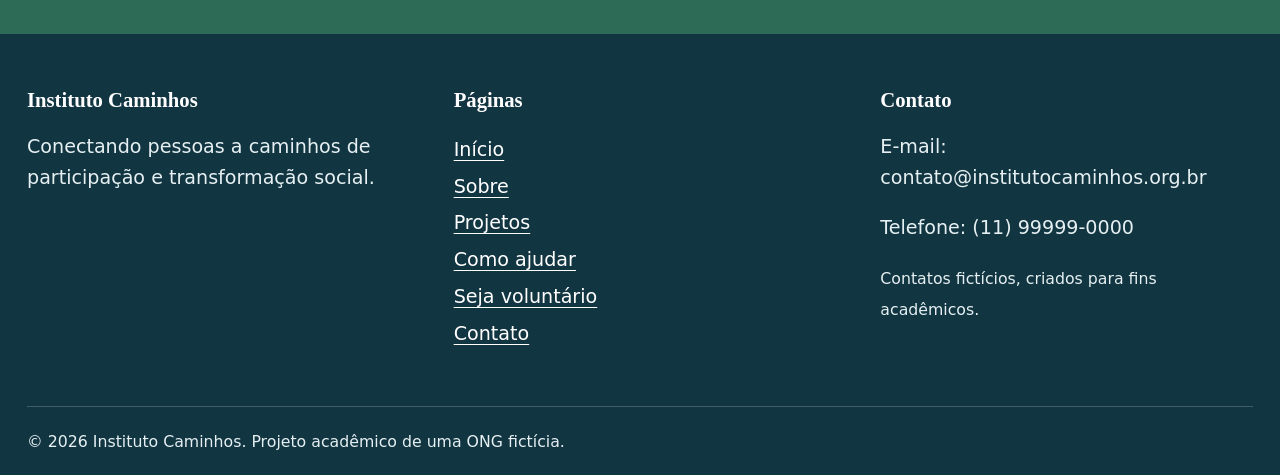
==== commit 0f9007c2: "Renomeia pasta img para imagens conforme estrutura da atividade" ====
--- a/html/index.html
+++ b/html/index.html
@@ -16,11 +16,11 @@
   <meta property="og:site_name" content="Instituto Caminhos">
   <meta property="og:title" content="Instituto Caminhos | Solidariedade em ação">
   <meta property="og:description" content="Instituto Caminhos: uma ONG fictícia que transforma solidariedade em ações concretas, conectando voluntários, doadores e comunidades.">
-  <meta property="og:image" content="https://arthurmontinegro.github.io/Projeto_ONG_Instituto_Caminhos/img/fachada-instituto-1536.webp">
+  <meta property="og:image" content="https://arthurmontinegro.github.io/Projeto_ONG_Instituto_Caminhos/imagens/fachada-instituto-1536.webp">
   <meta property="og:image:alt" content="Fachada do prédio do Instituto Caminhos com voluntários sorrindo e segurando caixas de doações">
 
   <title>Instituto Caminhos | Solidariedade em ação</title>
-  <link rel="icon" type="image/svg+xml" href="../img/ilustracoes/favicon.svg">
+  <link rel="icon" type="image/svg+xml" href="../imagens/ilustracoes/favicon.svg">
   <link rel="stylesheet" href="../css/style.css">
 
   <!-- Esta página fica em html/. Por isso CSS, JS e imagens usam "../"
--- a/css/style.css
+++ b/css/style.css
@@ -63,6 +63,7 @@
      --largura e --gutter mudam nos breakpoints (seção 14). */
   --largura: 68rem;
   --gutter: 2rem;
+  --colunas: 12; /* sistema de grid: a largura é dividida em 12 partes */
   --transicao: 0.2s ease;
 }
 
@@ -211,18 +212,40 @@
   width: min(100% - var(--gutter), 40rem);
 }
 
-/* Grades com CSS Grid. O número de colunas é definido por faixa de
-   tela (seção 14): .grade = 3 → 2 → 1 coluna e .grade-4 = 4 → 2 → 1.
-   minmax(0, 1fr) impede que um texto longo estoure a coluna. */
+/* --- SISTEMA DE 12 COLUNAS (CSS Grid) ---
+   Todos os layouts com mais de uma coluna dividem a largura em 12
+   partes iguais (--colunas). Cada bloco diz quantas partes ocupa com
+   "grid-column: span N". Como 12 é divisível por 1, 2, 3, 4 e 6, a
+   mesma grade monta 1, 2, 3 ou 4 cartões por linha e divisões como
+   7 + 5 (texto + imagem). Os breakpoints (seção 14) só trocam o span.
+   minmax(0, 1fr) impede que um texto longo estoure a coluna.
+
+   Componente                 Desktop        Notebook   Tablet    Celular
+   .grade (cartões)           span 4 (3x)    span 4     span 6    auto-fit
+   .grade-4 (participar)      span 3 (4x)    span 6     span 6    auto-fit
+   hero / texto + imagem      span 7 + 5     7 + 5      1 coluna  1 coluna
+   cadastro (form + imagem)   span 7 + 5     7 + 5      1 coluna  1 coluna
+   rodapé                     span 4 (3x)    span 4     12 + 6+6  1 coluna */
+.grade,
+.hero-inner,
+.com-imagem,
+.layout-cadastro,
+.footer-grid {
+  display: grid;
+  grid-template-columns: repeat(var(--colunas), minmax(0, 1fr));
+}
+
 .grade {
-  display: grid;
-  grid-template-columns: repeat(3, minmax(0, 1fr));
   gap: var(--espaco-3);
   margin-bottom: var(--espaco-3);
 }
 
-.grade-4 {
-  grid-template-columns: repeat(4, minmax(0, 1fr));
+.grade > * {
+  grid-column: span 4; /* 12 / 4 = 3 cartões por linha */
+}
+
+.grade-4 > * {
+  grid-column: span 3; /* 12 / 3 = 4 cartões por linha */
 }
 
 
@@ -366,10 +389,12 @@
 }
 
 .hero-inner {
-  display: grid;
-  grid-template-columns: 1.1fr 0.9fr;
   gap: var(--espaco-4);
   align-items: center;
+}
+
+.hero-inner > div {
+  grid-column: span 7; /* texto: 7 das 12 colunas */
 }
 
 .hero h1 {
@@ -391,6 +416,7 @@
 }
 
 .hero-imagem {
+  grid-column: span 5; /* foto: 5 das 12 colunas */
   margin: 0;
 }
 
@@ -487,6 +513,16 @@
   transform: translateY(1px);
 }
 
+/* Estado desabilitado: mais apagado, cursor de "proibido" e sem o
+   efeito de clique. (Usado no botão "Enviar cadastro" enquanto a
+   confirmação está aberta.) */
+.btn:disabled,
+button:disabled {
+  opacity: 0.55;
+  cursor: not-allowed;
+  transform: none;
+}
+
 .btn-primario,
 button[type="submit"] {
   background: var(--ambar);
@@ -497,6 +533,11 @@
 button[type="submit"]:hover {
   background: var(--ambar-escuro);
   color: var(--texto);
+}
+
+/* Desabilitado não reage ao mouse */
+button[type="submit"]:disabled:hover {
+  background: var(--ambar);
 }
 
 /* Botão secundário: usado sobre fundo escuro (hero) */
@@ -690,9 +731,11 @@
 }
 
 .footer-grid {
-  display: grid;
-  grid-template-columns: 1.2fr 1fr 1fr; /* 3 colunas; muda nos breakpoints */
   gap: var(--espaco-4);
+}
+
+.footer-grid > * {
+  grid-column: span 4; /* 3 blocos de 4 colunas; muda nos breakpoints */
 }
 
 .footer-base {
@@ -730,8 +773,8 @@
    ========================================================== */
 
 /* --- Botão do menu hambúrguer ---
-   Fica escondido por padrão. Só aparece até 60rem (tablet em retrato
-   e celulares), e somente com o JavaScript ativo (classe "js" no
+   Fica escondido por padrão. Só aparece até 1023px (tablets e
+   celulares, BP3), e somente com o JavaScript ativo (classe "js" no
    <html>). As regras dessa faixa estão na seção 14. */
 .nav-toggle {
   display: none;
@@ -745,6 +788,15 @@
   background: var(--fundo-suave);
 }
 
+/* Menu aberto: o botão fica preenchido, reforçando o estado
+   (o texto também muda de "Menu" para "Fechar" e o aria-expanded
+   passa a "true"). */
+.nav-toggle[aria-expanded="true"],
+.nav-toggle[aria-expanded="true"]:hover {
+  background: var(--petroleo);
+  color: #ffffff;
+}
+
 /* --- Mensagens de erro do formulário --- */
 .campo .erro {
   color: #a4161a;
@@ -755,6 +807,21 @@
 .campo-invalido select,
 .campo-invalido textarea {
   border-color: #a4161a;
+}
+
+/* Campo conferido e correto: borda verde e "✓" depois do rótulo.
+   O símbolo complementa a cor (não depender só da cor) e o texto
+   alternativo vazio ("/ \"\"") evita que leitores de tela o leiam. */
+.campo-valido input,
+.campo-valido select {
+  border-color: var(--verde);
+}
+
+.campo-valido label::after {
+  content: " ✓";
+  content: " ✓" / "";
+  color: var(--verde);
+  font-weight: 700;
 }
 
 /* --- Filtro de projetos --- */
@@ -1055,10 +1122,16 @@
 }
 
 .com-imagem {
-  display: grid;
-  grid-template-columns: 1.1fr 0.9fr;
   gap: var(--espaco-4);
   align-items: center;
+}
+
+.com-imagem-texto {
+  grid-column: span 7;
+}
+
+.com-imagem-figura {
+  grid-column: span 5;
 }
 
 .com-imagem-invertida .com-imagem-texto {
@@ -1084,10 +1157,16 @@
 }
 
 .layout-cadastro {
-  display: grid;
-  grid-template-columns: minmax(0, 40rem) minmax(0, 1fr);
   gap: var(--espaco-4);
   align-items: start;
+}
+
+.cadastro-formulario {
+  grid-column: span 7;
+}
+
+.cadastro-figura {
+  grid-column: span 5;
 }
 
 .cadastro-figura {
@@ -1097,76 +1176,100 @@
 
 
 /* ==========================================================
-   14. RESPONSIVIDADE (breakpoints)
-
-   Abordagem "desktop primeiro": o CSS acima descreve a tela de
-   notebook (1025px a 1439px). Cada bloco abaixo ajusta o layout
-   para telas MENORES que o valor indicado, e o último para telas
-   MAIORES. Os blocos vêm do maior para o menor, então o menor
-   sempre "vence" quando duas regras se aplicam.
-
+   14. RESPONSIVIDADE (5 breakpoints)
+
+   Abordagem "desktop primeiro": as regras acima descrevem a tela de
+   desktop. Os blocos BP4 a BP1 ajustam o layout para telas MENORES
+   (max-width) e o BP5 para telas MAIORES (min-width). Os blocos vêm
+   do maior para o menor, então o menor sempre "vence" quando duas
+   regras valem ao mesmo tempo.
+
+   As faixas seguem a referência da disciplina (480 / 767 / 1023 /
+   1279 / 1280px) e cada uma resolve um problema medido no navegador:
+
+   Faixa            Breakpoint                 Dispositivo        O que muda
+   --------------   ------------------------   ----------------   ------------------------------
+   até 480px        BP1 max-width 30rem        celular pequeno    margens, marca e botões
+                                                                  compactos; botões largos
+   481 a 767px      BP2 max-width 47.9375rem   celular grande     grades automáticas (auto-fit:
+                                                                  1 ou 2 colunas), rodapé em 1
+                                                                  coluna, espaçamentos menores
+   768 a 1023px     BP3 max-width 63.9375rem   tablet             menu hambúrguer, hero e
+                                                                  texto+imagem em 1 coluna,
+                                                                  grades em 2 colunas
+   1024 a 1279px    BP4 max-width 79.9375rem   notebook           4 cartões viram 2 x 2
+   1280px ou mais   BP5 min-width 80rem        desktop / amplo    fonte e container maiores
+
+   Por que ".9375"? 47.9375rem = 767px e 48rem = 768px. Assim cada
+   largura cai em UMA faixa só, sem sobreposição.
    (rem em media query vale sempre 16px, e variáveis CSS não
    funcionam dentro de media query: por isso os valores se repetem.)
-
-   Breakpoint        Largura          Dispositivos       O que muda
-   ---------------   --------------   ----------------   ----------------------------
-   BP1  30rem        até 480px        celular pequeno    1 coluna, botões largos, marca
-                                                         menor, modal e toast compactos
-   BP2  40rem        até 640px        celular grande     grades em 1 coluna, rodapé em
-                                                         1 coluna, espaçamentos menores
-   BP3  60rem        até 960px        tablet retrato     menu hambúrguer, hero em 1
-                                                         coluna, rodapé em 2 colunas,
-                                                         texto+imagem em 1 coluna
-   BP4  64rem        até 1024px       tablet paisagem    grades em 2 colunas
-   (padrão)          1025 a 1439px    notebook           grades 3/4 colunas, menu
-                                                         horizontal com dropdown
-   (entre BP3 e BP4: 961 a 1024px mantém o menu horizontal e 2 colunas)
-   BP5  90rem        a partir 1440px  tela grande        conteúdo mais largo, fonte e
-                                                         espaçamentos maiores
-   ========================================================== */
-
-/* BP4: tablet em paisagem e notebooks pequenos (até 1024px)
-   Com menos espaço, os cartões passam para 2 colunas. */
-@media (max-width: 64rem) {
-  .grade,
-  .grade-4 {
-    grid-template-columns: repeat(2, minmax(0, 1fr));
-  }
-
-  .hero-inner {
+   ========================================================== */
+
+/* BP4: notebooks e telas intermediárias (até 1279px)
+   Com 4 cartões lado a lado, cada um ficaria com cerca de 250px e
+   linhas de texto muito curtas. Eles passam a 2 x 2. */
+@media (max-width: 79.9375rem) {
+  .grade-4 > * {
+    grid-column: span 6; /* 12 / 6 = 2 por linha */
+  }
+
+  .hero-inner,
+  .com-imagem {
     gap: var(--espaco-3);
   }
 }
 
-/* BP3: tablet em retrato (até 960px)
-   O menu horizontal precisa de cerca de 890px de conteúdo (≈ 925px
-   de tela, medido no navegador). Abaixo de 960px ele não cabe em uma
-   linha, então vira hambúrguer. */
-@media (max-width: 60rem) {
+/* BP3: tablets (até 1023px)
+   O menu horizontal precisa de cerca de 890px (medido). Até 1023px a
+   folga seria pequena demais (com zoom ou fontes mais largas ele
+   quebraria em duas linhas), então o menu vira hambúrguer. */
+@media (max-width: 63.9375rem) {
+  .grade > * {
+    grid-column: span 6; /* 12 / 6 = 2 cartões por linha */
+  }
+
   .hero {
     padding-block: var(--espaco-4);
   }
 
-  .hero-inner {
-    grid-template-columns: 1fr; /* texto em cima, imagem embaixo */
-  }
-
-  .footer-grid {
-    grid-template-columns: repeat(2, minmax(0, 1fr));
-  }
-
-  .footer-grid > :first-child {
-    grid-column: 1 / -1; /* o texto institucional ocupa a linha toda */
-  }
-
-  /* Texto + ilustração e formulário + ilustração: viram uma coluna só,
-     com a imagem embaixo do texto e em tamanho moderado. */
+  /* Hero, texto + imagem e cadastro: 1 coluna só (texto em cima,
+     imagem embaixo). Com uma coluna, os 11 espaços (gap) da grade de
+     12 não fazem sentido, então a grade vira uma trilha única. */
+  .hero-inner,
   .com-imagem,
   .layout-cadastro {
     grid-template-columns: minmax(0, 1fr);
-    gap: var(--espaco-3);
-  }
-
+  }
+
+  .hero-inner > div,
+  .hero-imagem,
+  .com-imagem-texto,
+  .com-imagem-figura,
+  .cadastro-formulario,
+  .cadastro-figura {
+    grid-column: auto;
+  }
+
+  /* A foto mantém a proporção original (3:2), sem recorte, e não
+     passa de 36rem de largura para não dominar a tela. */
+  .hero-imagem {
+    max-width: 36rem;
+  }
+
+  .hero-imagem img {
+    max-height: none;
+  }
+
+  .footer-grid > * {
+    grid-column: span 6; /* Páginas e Contato lado a lado */
+  }
+
+  .footer-grid > :first-child {
+    grid-column: 1 / -1; /* o texto institucional ocupa as 12 colunas */
+  }
+
+  /* Na coluna única, a imagem fica embaixo do texto, em tamanho moderado. */
   .com-imagem-invertida .com-imagem-texto {
     order: 0;
   }
@@ -1181,7 +1284,8 @@
   }
 
   /* Menu hambúrguer: a marca fica à esquerda, o botão à direita e a
-     lista de links abaixo, em coluna. Só vale com JavaScript ativo. */
+     lista de links abaixo, em coluna. Só vale com JavaScript ativo
+     (classe "js" no <html>); sem JavaScript o menu fica sempre visível. */
   .js .nav-toggle {
     display: inline-block;
   }
@@ -1231,20 +1335,33 @@
   }
 }
 
-/* BP2: celular grande (até 640px)
-   Os cartões ocupam a linha toda e os espaçamentos diminuem. */
-@media (max-width: 40rem) {
+/* BP2: celulares grandes (até 767px)
+   Aqui o espaço varia muito (481 a 767px). Em vez de fixar o número de
+   colunas, a grade usa auto-fit + minmax: cabem quantos cartões de
+   pelo menos 16rem (256px) couberem -> 1 coluna até ~570px, 2 colunas
+   acima disso. min(100%, 16rem) evita estouro em telas estreitas. */
+@media (max-width: 47.9375rem) {
   body {
     font-size: 1rem;
   }
 
   .grade,
   .grade-4 {
-    grid-template-columns: 1fr;
+    grid-template-columns: repeat(auto-fit, minmax(min(100%, 16rem), 1fr));
+  }
+
+  .grade > *,
+  .grade-4 > * {
+    grid-column: auto; /* cada cartão ocupa 1 trilha automática */
   }
 
   .footer-grid {
-    grid-template-columns: 1fr;
+    grid-template-columns: minmax(0, 1fr);
+  }
+
+  .footer-grid > *,
+  .footer-grid > :first-child {
+    grid-column: auto;
   }
 
   .secao {
@@ -1262,13 +1379,9 @@
   .botoes .btn {
     flex: 1 1 100%; /* botões ocupam a largura toda */
   }
-
-  .hero-imagem img {
-    max-height: 18rem;
-  }
-}
-
-/* BP1: celular pequeno (até 480px)
+}
+
+/* BP1: celulares pequenos (até 480px)
    Ajustes finos para a marca e o botão caberem na mesma linha
    (320px) e para o formulário ficar confortável ao toque. */
 @media (max-width: 30rem) {
@@ -1314,10 +1427,12 @@
   }
 }
 
-/* BP5: telas grandes (a partir de 1440px)
-   O conteúdo cresce junto: container mais largo e tudo em rem
-   fica 12,5% maior (18px em vez de 16px). */
-@media (min-width: 90rem) {
+/* BP5: desktops e telas amplas (a partir de 1280px)
+   Até aqui o conteúdo parava em 1088px. Agora o container fica mais
+   largo e tudo em rem fica 12,5% maior (18px em vez de 16px). O menu
+   horizontal passa a precisar de ~1000px e o container tem 1226px ou
+   mais, e os 4 cartões voltam a ficar lado a lado com ~290px cada. */
+@media (min-width: 80rem) {
   html {
     font-size: 112.5%;
   }
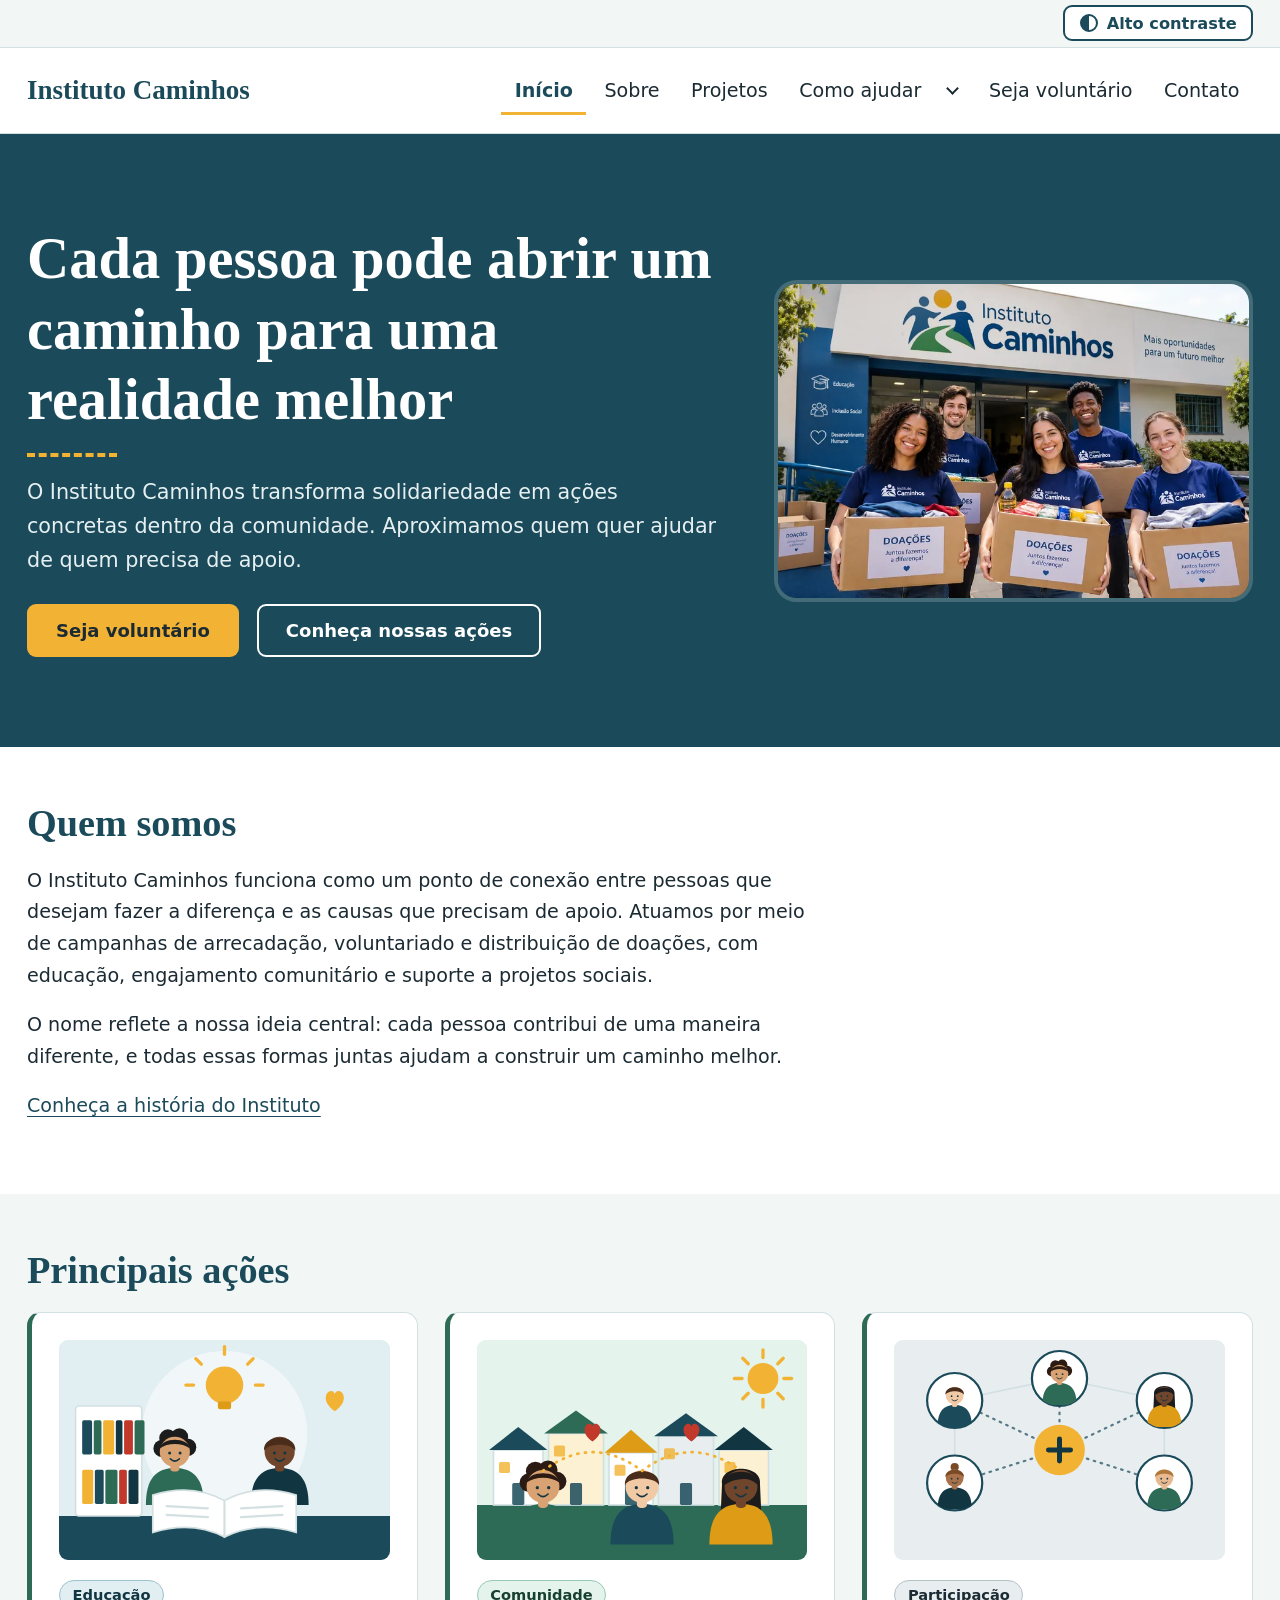
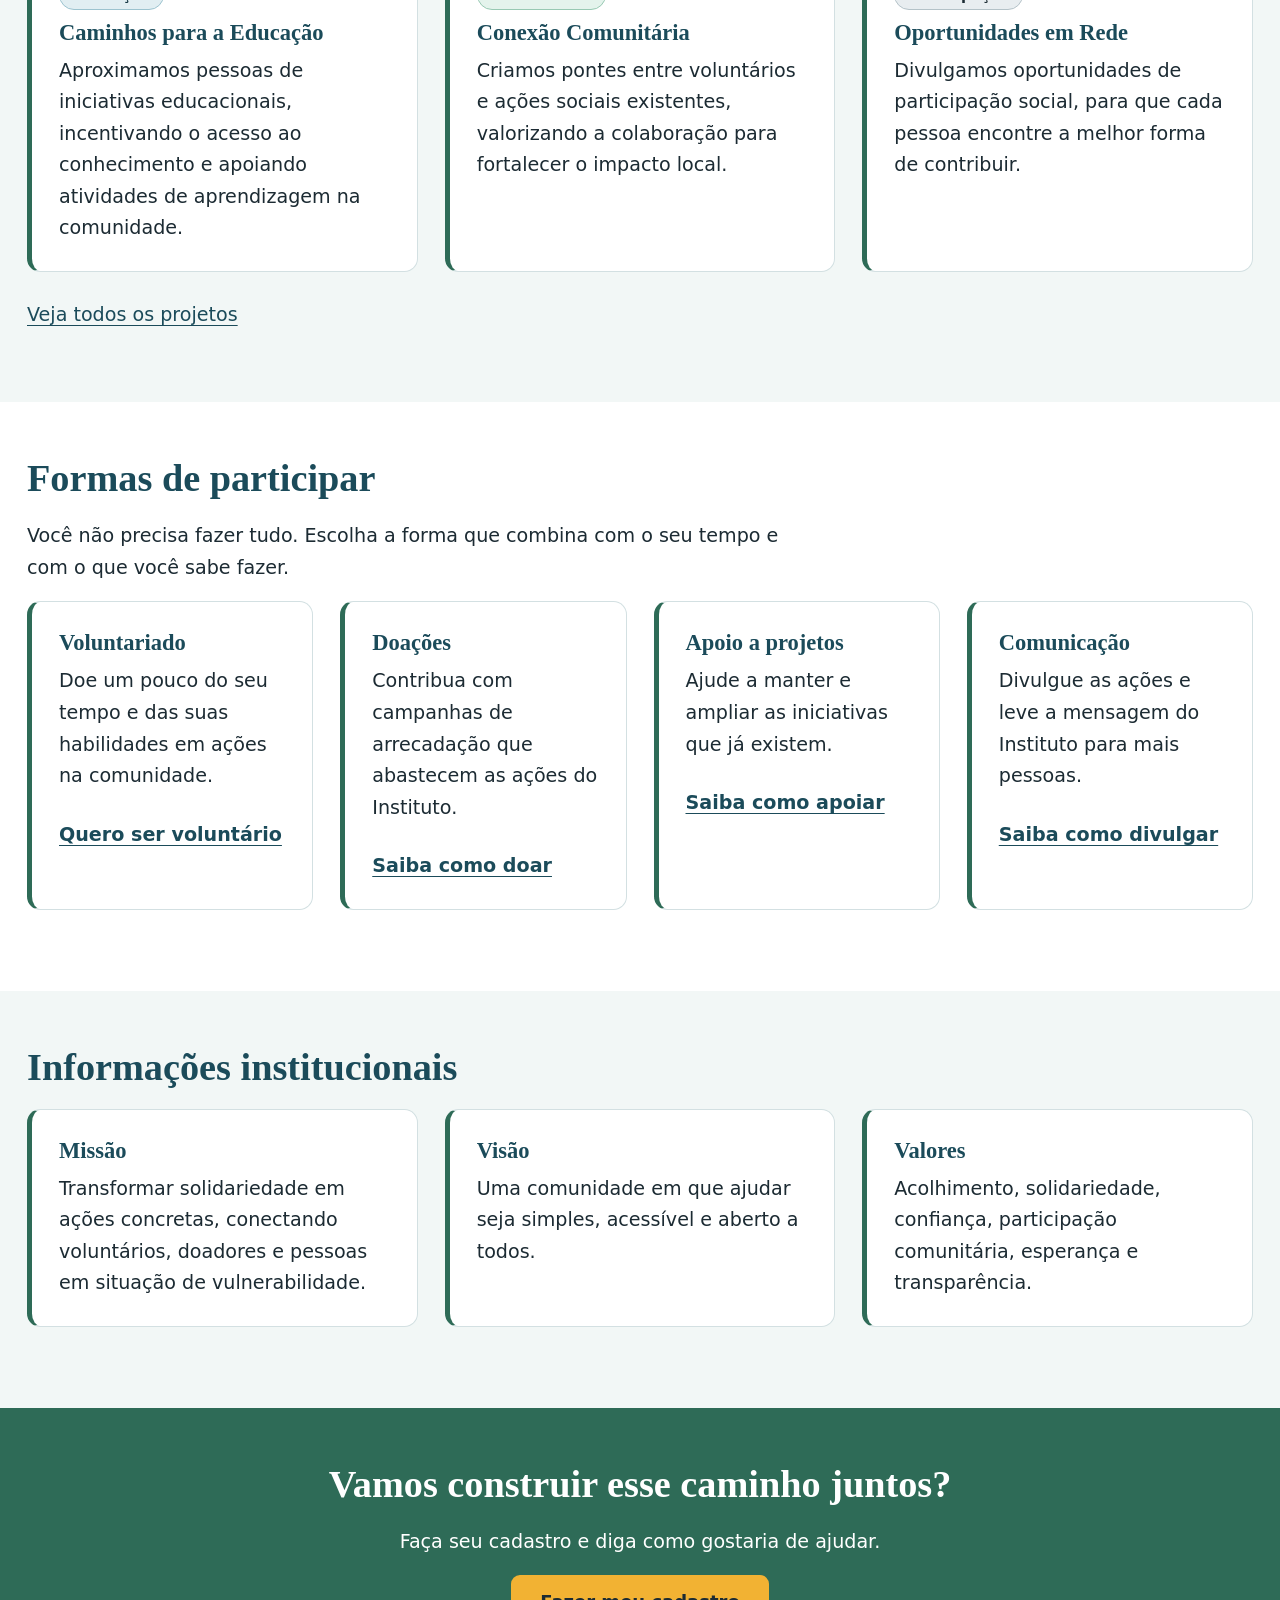
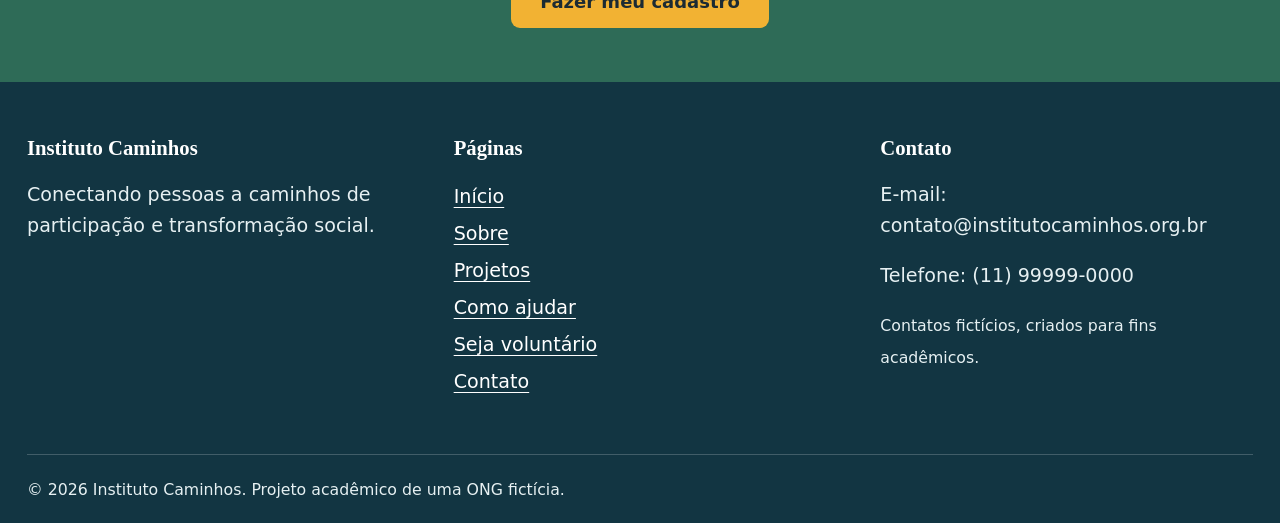
==== commit 2c2a7bab: "feat: adiciona modo de alto contraste" ====
--- a/html/index.html
+++ b/html/index.html
@@ -23,10 +23,18 @@
   <link rel="icon" type="image/svg+xml" href="../imagens/ilustracoes/favicon.svg">
   <link rel="stylesheet" href="../css/style.css">
 
+  <!-- Estes dois rodam já (sem defer): o modo de alto contraste precisa
+       ser aplicado antes de a página aparecer, senão ela "pisca" com
+       as cores normais. -->
+  <script src="../js/armazenamento.js"></script>
+  <script src="../js/contraste.js"></script>
+
   <!-- Esta página fica em html/. Por isso CSS, JS e imagens usam "../"
        (sobe uma pasta até a raiz do projeto). Os scripts são carregados
        na ordem abaixo (defer mantém a ordem). -->
-  <script src="../js/armazenamento.js" defer></script>
+  <!-- Biblioteca externa (cópia local, licença Apache 2.0 / MPL 2.0):
+       DOMPurify 3.2.6, limpa o HTML das páginas antes de ir para a tela -->
+  <script src="../js/vendor/purify.min.js" defer></script>
   <script src="../js/ui.js" defer></script>
   <script src="../js/imagens.js" defer></script>
   <script src="../js/navegacao.js" defer></script>
@@ -40,6 +48,17 @@
   <a class="skip-link" href="#conteudo">Ir para o conteúdo principal</a>
 
   <header class="site-header">
+    <!-- Barra de acessibilidade: começa escondida e aparece pelo
+         JavaScript (js/contraste.js), que é quem faz o botão funcionar -->
+    <div class="barra-acessibilidade" hidden>
+      <div class="container">
+        <button type="button" class="contraste-toggle" aria-pressed="false">
+          <span class="contraste-icone" aria-hidden="true"></span>
+          Alto contraste
+        </button>
+      </div>
+    </div>
+
     <div class="container header-inner">
       <a class="brand" href="#/">Instituto Caminhos</a>
       <button type="button" class="nav-toggle" aria-expanded="false" aria-controls="menu-principal">Menu</button>
--- a/css/style.css
+++ b/css/style.css
@@ -16,8 +16,10 @@
    12. Componentes de feedback: badges, alertas, toast e modal
    13. SPA: transição entre páginas, foco e lista de cadastros
    13b. Imagens e seções com ilustração
-   14. Responsividade: 5 breakpoints (vêm por último, de propósito:
-       assim eles sobrescrevem as regras base de todas as seções)
+   14. Responsividade: 5 breakpoints (vêm depois das seções, de
+       propósito: assim eles sobrescrevem as regras base)
+   15. Modo de alto contraste (botão "Alto contraste")
+   16. Modo de alto contraste do sistema (forced-colors)
    ========================================================== */
 
 
@@ -255,6 +257,49 @@
 .site-header {
   background: var(--fundo);
   border-bottom: 1px solid var(--borda);
+}
+
+/* Barra de acessibilidade: faixa fina no topo com o botão
+   "Alto contraste" (alinhado à direita com Flexbox) */
+.barra-acessibilidade {
+  background: var(--fundo-suave);
+  border-bottom: 1px solid var(--borda);
+}
+
+.barra-acessibilidade .container {
+  display: flex;
+  justify-content: flex-end;
+  padding-block: 0.3rem;
+}
+
+.contraste-toggle {
+  display: inline-flex;
+  align-items: center;
+  gap: 0.5rem;
+  padding: 0.35rem 0.8rem;
+  border-color: var(--petroleo);
+  background: var(--fundo);
+  color: var(--petroleo);
+  font-size: 0.9rem;
+}
+
+.contraste-toggle:hover {
+  background: var(--fundo-suave);
+}
+
+/* Ligado: fundo petróleo e texto branco (aria-pressed="true") */
+.contraste-toggle[aria-pressed="true"] {
+  background: var(--petroleo);
+  color: #ffffff;
+}
+
+/* Ícone: um círculo metade cheio, metade vazio (decorativo) */
+.contraste-icone {
+  width: 1rem;
+  height: 1rem;
+  border: 2px solid currentColor;
+  border-radius: 50%;
+  background: linear-gradient(90deg, currentColor 50%, transparent 50%);
 }
 
 .header-inner {
@@ -1457,4 +1502,156 @@
     display: flex;
     align-items: center;
   }
-}+}
+
+
+/* ==========================================================
+   15. MODO DE ALTO CONTRASTE
+   Liga com o botão "Alto contraste" (js/contraste.js coloca a
+   classe .alto-contraste no <html>) ou sozinho, quando o sistema
+   pede mais contraste (prefers-contrast: more) e a pessoa ainda
+   não escolheu.
+
+   Paleta (contraste medido com a fórmula da WCAG 2.1):
+   - texto branco #ffffff sobre preto #000000 ......... 21:1
+   - links e botões amarelo #ffff00 sobre preto ...... 19.56:1
+   - botão "ligado": preto sobre amarelo ............. 19.56:1
+   - erro #ff9e9e sobre preto ........................ 10.64:1
+   - campo correto #8cff8c sobre preto ............... 16.8:1
+
+   Fica no fim do arquivo e usa !important, de propósito: precisa
+   vencer todas as cores definidas nas seções anteriores.
+   ========================================================== */
+html.alto-contraste,
+html.alto-contraste *,
+html.alto-contraste *::before,
+html.alto-contraste *::after {
+  background-color: #000000 !important;
+  background-image: none !important;
+  color: #ffffff !important;
+  border-color: #ffffff !important;
+  box-shadow: none !important;
+  text-shadow: none !important;
+}
+
+/* Links: amarelo e sublinhados (não dependem só da cor) */
+html.alto-contraste a {
+  color: #ffff00 !important;
+  text-decoration: underline;
+}
+
+/* Botões e links com cara de botão: texto e borda amarelos */
+html.alto-contraste button,
+html.alto-contraste .btn {
+  color: #ffff00 !important;
+  border-color: #ffff00 !important;
+  text-decoration: none;
+}
+
+/* Botão principal e botões "ligados": fundo amarelo e texto preto */
+html.alto-contraste .btn-primario,
+html.alto-contraste button[type="submit"],
+html.alto-contraste [aria-pressed="true"],
+html.alto-contraste .nav-toggle[aria-expanded="true"] {
+  background-color: #ffff00 !important;
+  color: #000000 !important;
+  border-color: #ffff00 !important;
+}
+
+/* Texto de exemplo dentro dos campos (placeholder) */
+html.alto-contraste ::placeholder {
+  color: #d0d0d0 !important;
+  opacity: 1;
+}
+
+/* O ícone do botão de contraste acompanha a cor do texto */
+html.alto-contraste .contraste-icone {
+  border-color: currentColor !important;
+}
+
+/* Foco do teclado: contorno amarelo em tudo */
+html.alto-contraste :focus-visible,
+html.alto-contraste input:focus,
+html.alto-contraste select:focus,
+html.alto-contraste textarea:focus {
+  outline: 3px solid #ffff00 !important;
+  outline-offset: 3px;
+}
+
+/* Página atual no menu: a linha embaixo passa a ser amarela */
+html.alto-contraste .nav-list a[aria-current="page"] {
+  box-shadow: inset 0 -4px 0 #ffff00 !important;
+  font-weight: 700;
+}
+
+/* Formulário: erro em rosa-claro e campo correto em verde-claro
+   (as mensagens e o "✓" continuam, então não dependem só da cor) */
+html.alto-contraste .campo .erro {
+  color: #ff9e9e !important;
+}
+
+html.alto-contraste .campo-invalido input,
+html.alto-contraste .campo-invalido select,
+html.alto-contraste .campo-invalido textarea,
+html.alto-contraste .alerta-erro,
+html.alto-contraste .toast-erro {
+  border-color: #ff9e9e !important;
+}
+
+html.alto-contraste .campo-valido input,
+html.alto-contraste .campo-valido select {
+  border-color: #8cff8c !important;
+}
+
+html.alto-contraste .campo-valido label::after {
+  color: #8cff8c !important;
+}
+
+/* Sem as cores de fundo, uma linha branca separa as faixas da página */
+html.alto-contraste .hero,
+html.alto-contraste .cabecalho-pagina,
+html.alto-contraste .secao-destaque,
+html.alto-contraste .chamada-final,
+html.alto-contraste .site-footer {
+  border-top: 1px solid #ffffff;
+}
+
+/* Modal: borda branca e fundo da página bem escuro atrás dele */
+html.alto-contraste dialog {
+  border: 2px solid #ffffff;
+}
+
+html.alto-contraste dialog::backdrop {
+  background: rgba(0, 0, 0, 0.85);
+}
+
+
+/* ==========================================================
+   16. MODO DE ALTO CONTRASTE DO SISTEMA (forced-colors)
+   No Windows, o "Contraste alto" do sistema troca TODAS as cores
+   do site pelas cores escolhidas pela pessoa, e apaga fundos e
+   sombras. O que só era mostrado com fundo ou sombra sumiria;
+   por isso estes itens ganham outra forma de aparecer.
+   ========================================================== */
+@media (forced-colors: active) {
+  /* Foco: usa a cor de destaque do próprio sistema */
+  :focus-visible {
+    outline-color: Highlight;
+  }
+
+  /* Página atual: a linha âmbar era uma sombra e sumiria */
+  .nav-list a[aria-current="page"] {
+    text-decoration: underline;
+    text-decoration-thickness: 3px;
+  }
+
+  /* Botões "ligados" (filtro e alto contraste): o estado era só a
+     cor de fundo, então usamos as cores de seleção do sistema */
+  .filtro-btn[aria-pressed="true"],
+  .contraste-toggle[aria-pressed="true"] {
+    forced-color-adjust: none;
+    background: Highlight;
+    color: HighlightText;
+    border-color: HighlightText;
+  }
+}
